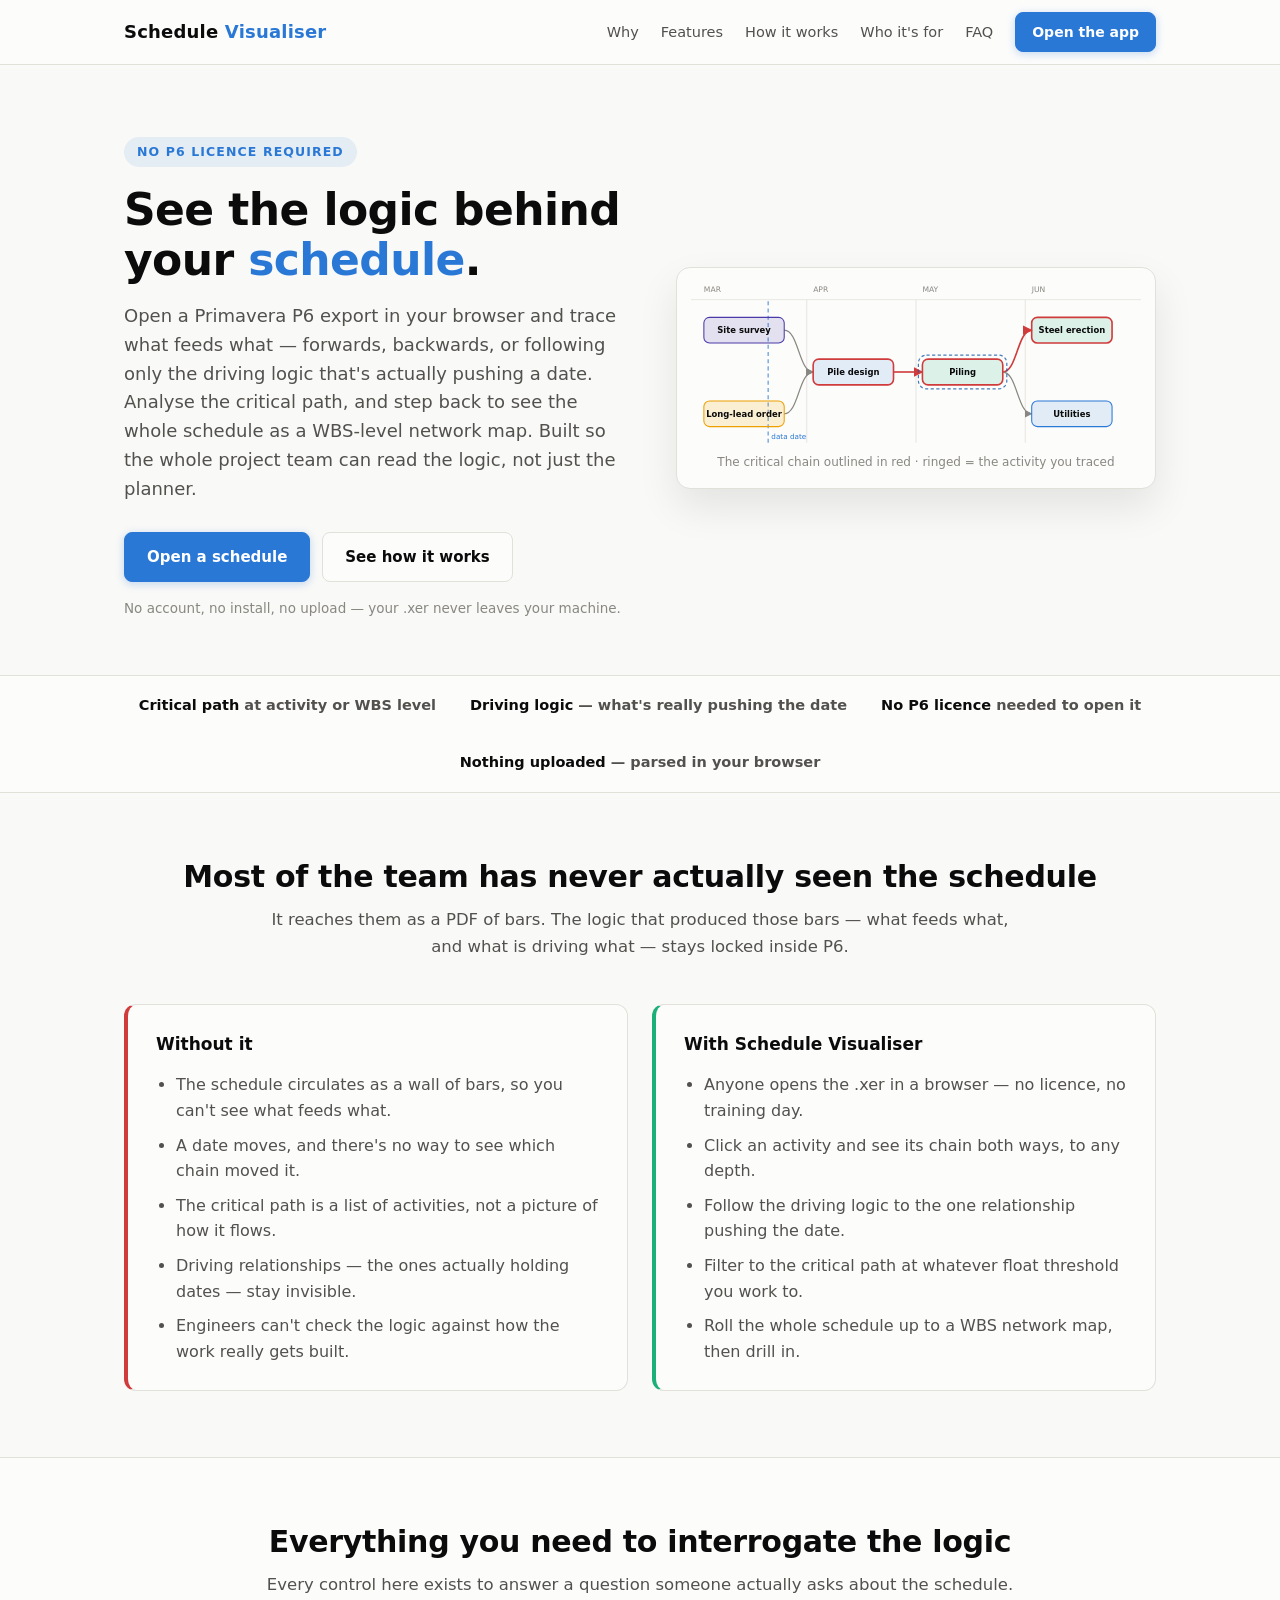
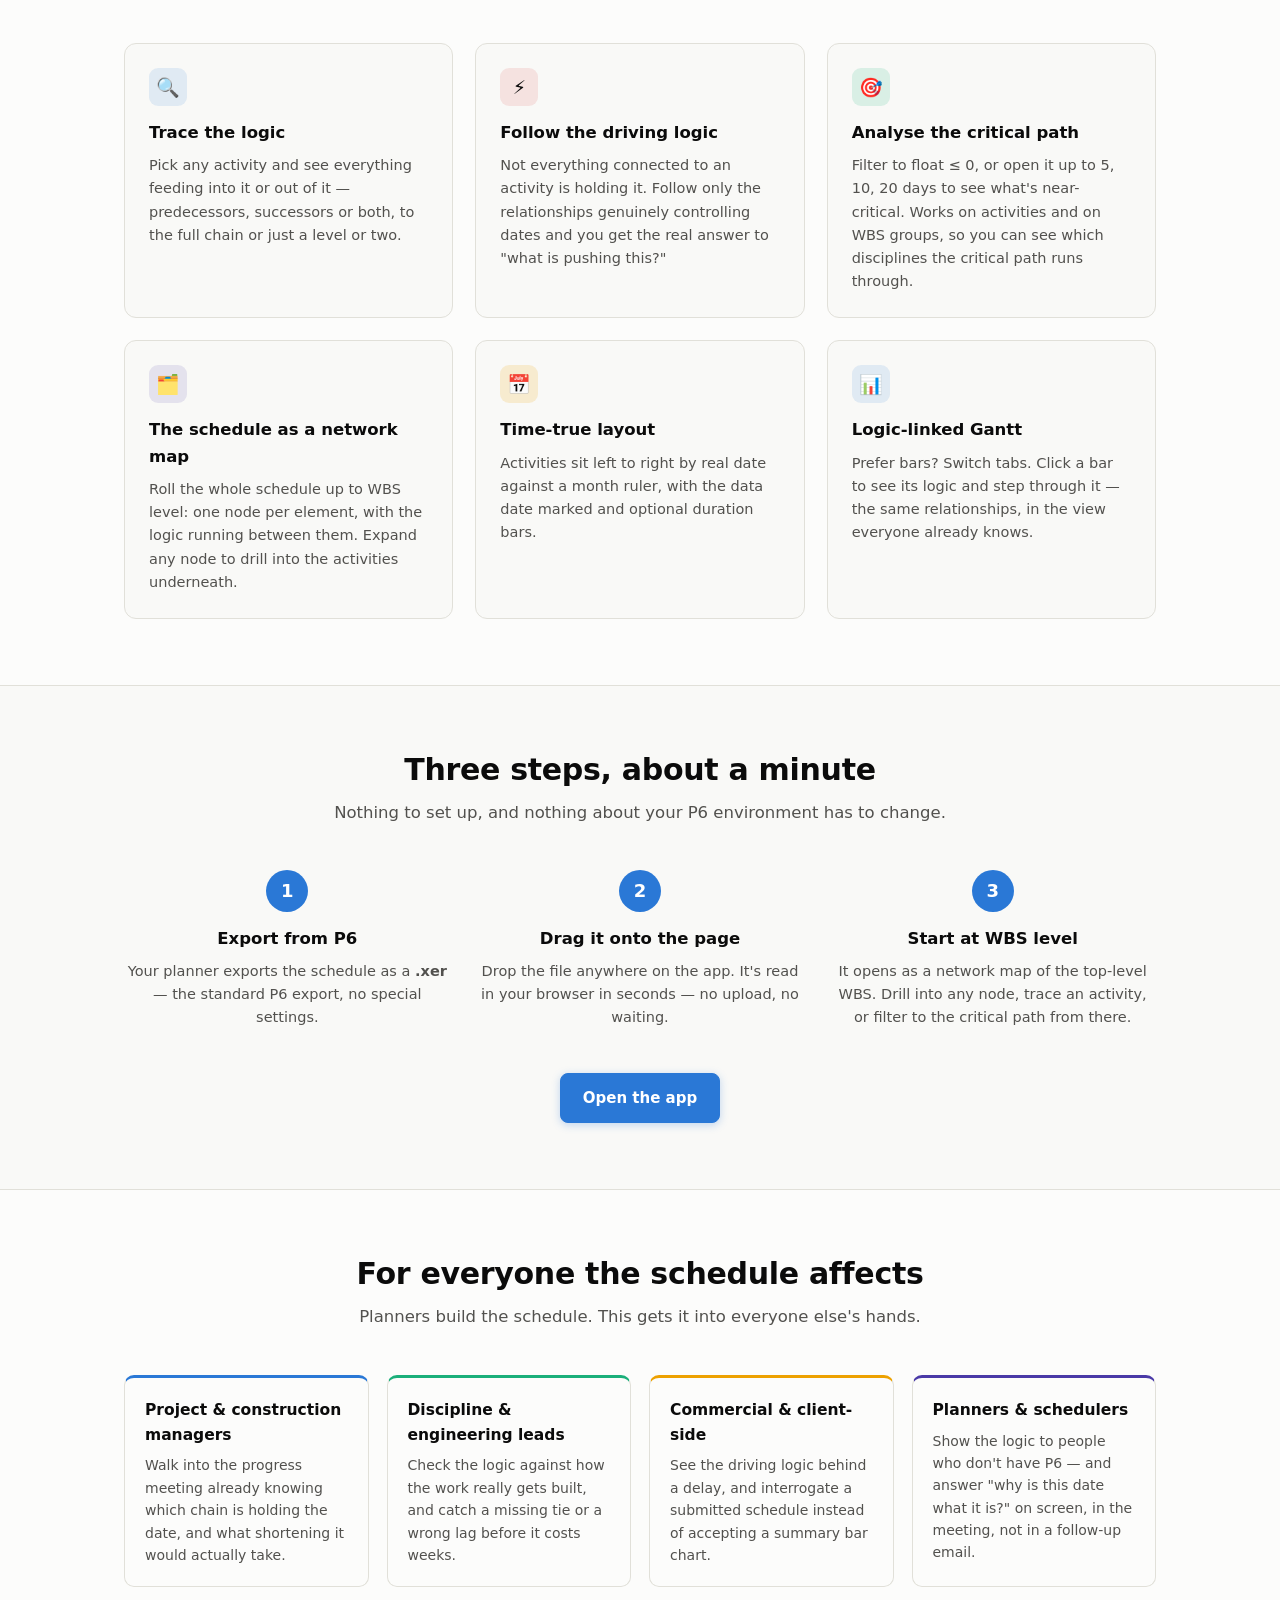
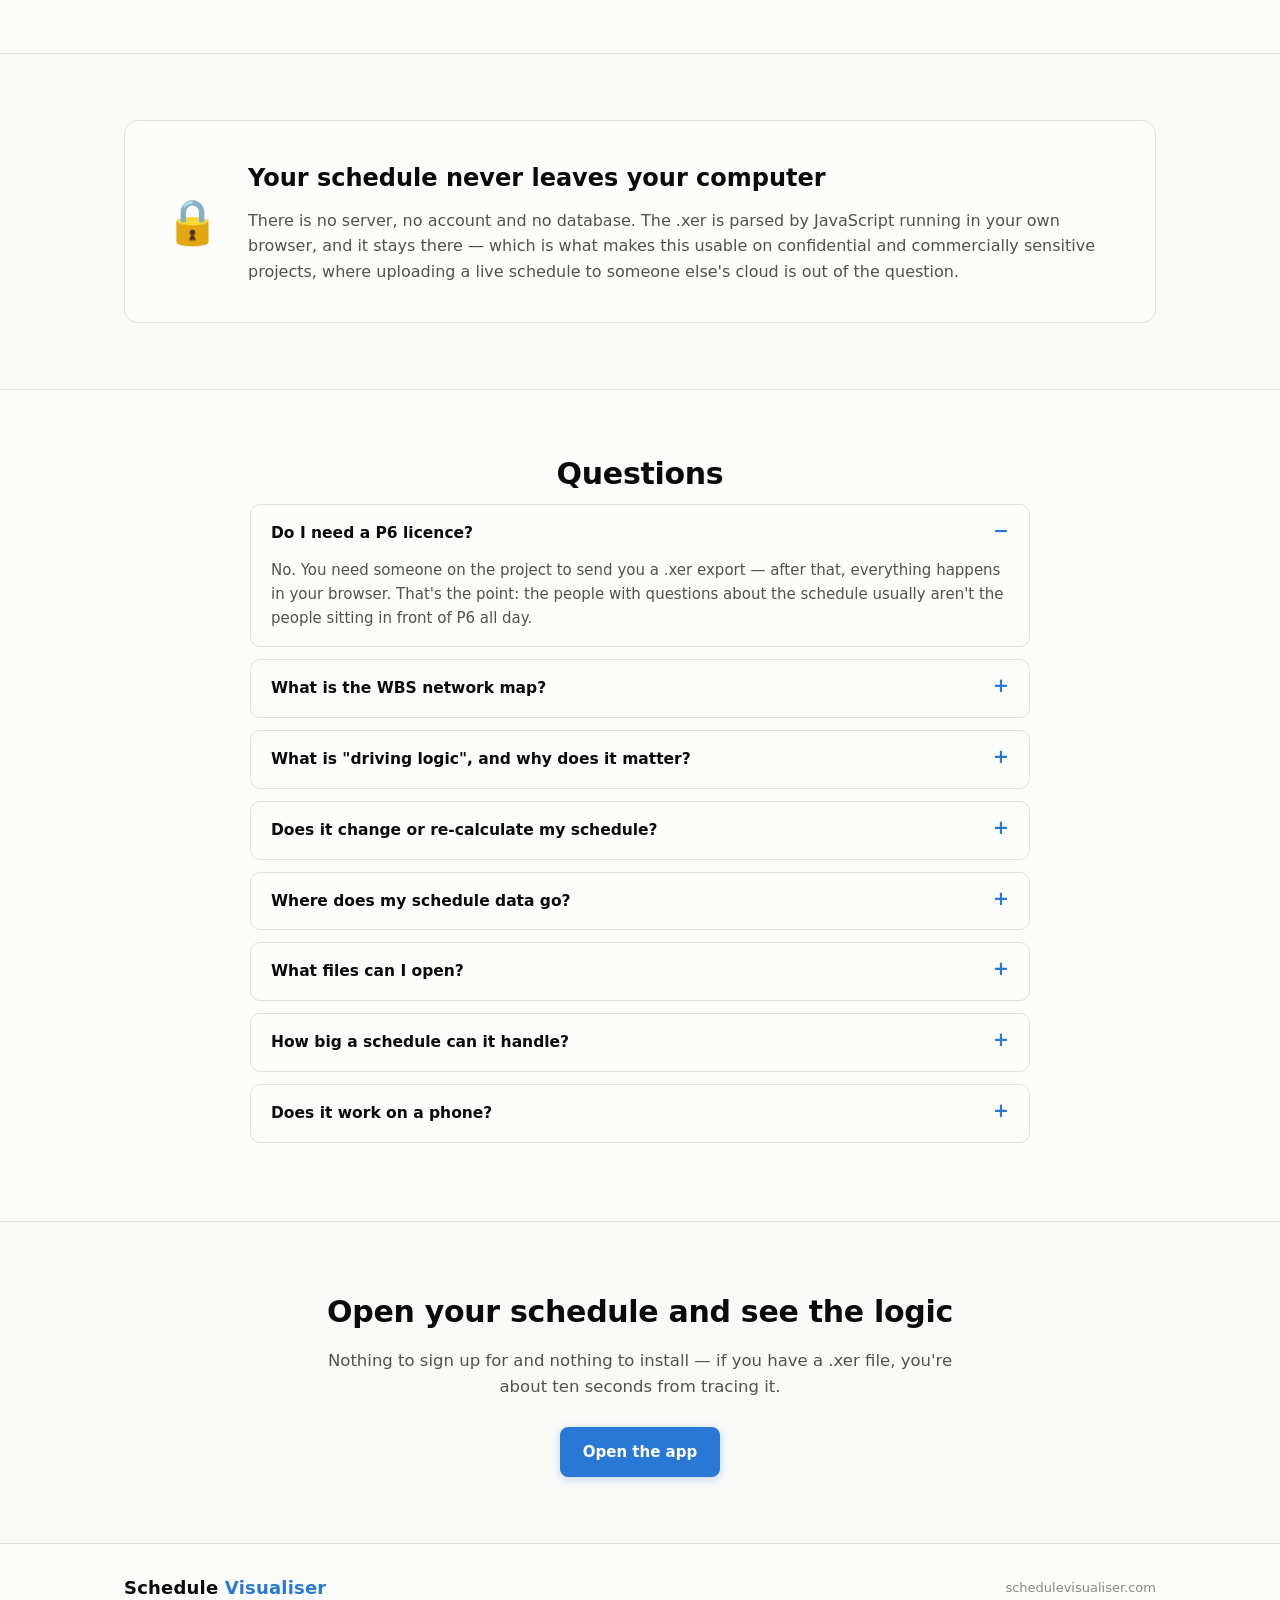
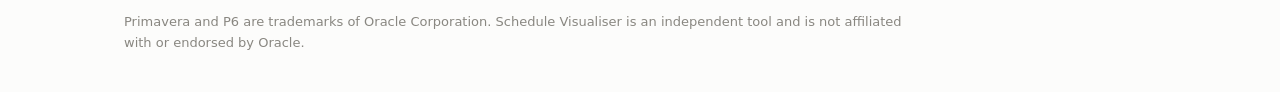
==== index.html @ 689d5529 "Reframe the landing page copy around logic and access Rewrites the page text around what the tool is" ====
<!DOCTYPE html>
<html lang="en">
<head>
  <meta charset="UTF-8">
  <meta name="viewport" content="width=device-width, initial-scale=1.0">
  <title>Schedule Visualiser — see the logic behind your project schedule</title>
  <meta name="description" content="Open a Primavera P6 .xer export in your browser: trace activity logic, follow the driving logic behind any date, analyse the critical path, and view the whole schedule as a WBS-level network map. No P6 licence, nothing uploaded.">
  <link rel="canonical" href="https://schedulevisualiser.com/">
  <meta property="og:title" content="Schedule Visualiser">
  <meta property="og:description" content="Trace the logic, follow the driving logic and analyse the critical path of a P6 schedule — in your browser. No licence, no install, no upload.">
  <meta property="og:url" content="https://schedulevisualiser.com/">
  <meta property="og:type" content="website">
  <!-- Inline so the favicon costs no extra request and works offline -->
  <link rel="icon" href="data:image/svg+xml,%3Csvg xmlns='http://www.w3.org/2000/svg' viewBox='0 0 32 32'%3E%3Crect width='32' height='32' rx='7' fill='%232a78d6'/%3E%3Cg stroke='white' stroke-width='2' stroke-linecap='round'%3E%3Cpath d='M9 10h5M18 10h5M9 22h5M18 22h5'/%3E%3Cpath d='M14 10h2l2 12h2'/%3E%3C/g%3E%3C/svg%3E">
  <link rel="stylesheet" href="css/home.css?v=2">
</head>
<body>

<header class="site">
  <div class="wrap">
    <a class="brand" href="/">Schedule <span>Visualiser</span></a>
    <nav>
      <a class="navlink" href="#problem">Why</a>
      <a class="navlink" href="#features">Features</a>
      <a class="navlink" href="#how">How it works</a>
      <a class="navlink" href="#who">Who it's for</a>
      <a class="navlink" href="#faq">FAQ</a>
      <a class="btn primary small" href="app.html">Open the app</a>
    </nav>
  </div>
</header>

<!-- ---------- Hero ---------- -->
<section class="hero">
  <div class="wrap">
    <div>
      <span class="eyebrow">No P6 licence required</span>
      <h1>See the logic behind your <em>schedule</em>.</h1>
      <p class="lead">
        Open a Primavera P6 export in your browser and trace what feeds what —
        forwards, backwards, or following only the driving logic that's actually
        pushing a date. Analyse the critical path, and step back to see the whole
        schedule as a WBS-level network map. Built so the whole project team can
        read the logic, not just the planner.
      </p>
      <div class="cta-row">
        <a class="btn primary" href="app.html">Open a schedule</a>
        <a class="btn" href="#how">See how it works</a>
      </div>
      <p class="cta-note">No account, no install, no upload — your .xer never leaves your machine.</p>
    </div>

    <div class="hero-figure">
      <!-- Stylised trace: discipline colours, red outlines on the critical
           chain, focus ring on the traced activity — same language as the app. -->
      <svg viewBox="0 0 560 200" xmlns="http://www.w3.org/2000/svg" role="img"
           aria-label="A logic network diagram: six activities linked by arrows, with the driving chain to the traced activity outlined and arrowed in red.">
        <defs>
          <marker id="ar" viewBox="0 0 10 10" refX="9" refY="5" markerWidth="6"
                  markerHeight="6" orient="auto-start-reverse">
            <path d="M0 0 L10 5 L0 10 z" fill="var(--faint)"/>
          </marker>
          <marker id="arc" viewBox="0 0 10 10" refX="9" refY="5" markerWidth="6"
                  markerHeight="6" orient="auto-start-reverse">
            <path d="M0 0 L10 5 L0 10 z" fill="var(--critical)"/>
          </marker>
        </defs>

        <!-- month ruler + gridlines -->
        <g fill="var(--faint)" font-size="9.5" font-family="Segoe UI, system-ui, sans-serif">
          <text x="16" y="12">MAR</text>
          <text x="152" y="12">APR</text>
          <text x="288" y="12">MAY</text>
          <text x="424" y="12">JUN</text>
        </g>
        <g stroke="var(--border)" stroke-width="1">
          <line x1="0" y1="22" x2="560" y2="22"/>
          <line x1="144" y1="22" x2="144" y2="200"/>
          <line x1="280" y1="22" x2="280" y2="200"/>
          <line x1="416" y1="22" x2="416" y2="200"/>
        </g>

        <!-- data date -->
        <line x1="96" y1="24" x2="96" y2="200" stroke="var(--accent)"
              stroke-width="1.5" stroke-dasharray="5 4" opacity="0.75"/>
        <text x="100" y="196" fill="var(--accent)" font-size="9"
              font-family="Segoe UI, system-ui, sans-serif">data date</text>

        <!-- edges -->
        <g fill="none" stroke-width="1.6">
          <path d="M116 60 C 134 60, 134 112, 152 112" stroke="var(--faint)" marker-end="url(#ar)"/>
          <path d="M116 164 C 134 164, 134 112, 152 112" stroke="var(--faint)" marker-end="url(#ar)"/>
          <path d="M252 112 L 288 112" stroke="var(--critical)" stroke-width="2" marker-end="url(#arc)"/>
          <path d="M388 112 C 406 112, 406 60, 424 60" stroke="var(--critical)" stroke-width="2" marker-end="url(#arc)"/>
          <path d="M388 112 C 406 112, 406 164, 424 164" stroke="var(--faint)" marker-end="url(#ar)"/>
        </g>

        <!-- focus ring on the traced activity -->
        <rect x="283" y="91" width="110" height="42" rx="10" fill="none"
              stroke="var(--accent-dark)" stroke-width="1.5" stroke-dasharray="4 3" opacity="0.8"/>

        <!-- nodes -->
        <g font-family="Segoe UI, system-ui, sans-serif" font-size="10.5" font-weight="600">
          <g>
            <rect x="16" y="44" width="100" height="32" rx="7" fill="var(--violet)"
                  fill-opacity="0.14" stroke="var(--violet)" stroke-width="1.3"/>
            <text x="66" y="64" text-anchor="middle" fill="var(--text)">Site survey</text>
          </g>
          <g>
            <rect x="16" y="148" width="100" height="32" rx="7" fill="var(--amber)"
                  fill-opacity="0.16" stroke="var(--amber)" stroke-width="1.3"/>
            <text x="66" y="168" text-anchor="middle" fill="var(--text)">Long-lead order</text>
          </g>
          <g>
            <rect x="152" y="96" width="100" height="32" rx="7" fill="var(--accent)"
                  fill-opacity="0.12" stroke="var(--critical)" stroke-width="2"/>
            <text x="202" y="116" text-anchor="middle" fill="var(--text)">Pile design</text>
          </g>
          <g>
            <rect x="288" y="96" width="100" height="32" rx="7" fill="var(--aqua)"
                  fill-opacity="0.14" stroke="var(--critical)" stroke-width="2"/>
            <text x="338" y="116" text-anchor="middle" fill="var(--text)">Piling</text>
          </g>
          <g>
            <rect x="424" y="44" width="100" height="32" rx="7" fill="var(--aqua)"
                  fill-opacity="0.14" stroke="var(--critical)" stroke-width="2"/>
            <text x="474" y="64" text-anchor="middle" fill="var(--text)">Steel erection</text>
          </g>
          <g>
            <rect x="424" y="148" width="100" height="32" rx="7" fill="var(--accent)"
                  fill-opacity="0.12" stroke="var(--accent)" stroke-width="1.3"/>
            <text x="474" y="168" text-anchor="middle" fill="var(--text)">Utilities</text>
          </g>
        </g>
      </svg>
      <p class="figure-cap">The critical chain outlined in red · ringed = the activity you traced</p>
    </div>
  </div>
</section>

<!-- ---------- Trust strip ---------- -->
<div class="trust">
  <div class="wrap">
    <div><b>Critical path</b> at activity or WBS level</div>
    <div><b>Driving logic</b> — what's really pushing the date</div>
    <div><b>No P6 licence</b> needed to open it</div>
    <div><b>Nothing uploaded</b> — parsed in your browser</div>
  </div>
</div>

<!-- ---------- Problem / solution ---------- -->
<section id="problem">
  <div class="wrap">
    <h2 class="section-title">Most of the team has never actually seen the schedule</h2>
    <p class="section-sub">
      It reaches them as a PDF of bars. The logic that produced those bars — what
      feeds what, and what is driving what — stays locked inside P6.
    </p>
    <div class="split">
      <div class="card bad">
        <h3>Without it</h3>
        <ul>
          <li>The schedule circulates as a wall of bars, so you can't see what feeds what.</li>
          <li>A date moves, and there's no way to see which chain moved it.</li>
          <li>The critical path is a list of activities, not a picture of how it flows.</li>
          <li>Driving relationships — the ones actually holding dates — stay invisible.</li>
          <li>Engineers can't check the logic against how the work really gets built.</li>
        </ul>
      </div>
      <div class="card good">
        <h3>With Schedule Visualiser</h3>
        <ul>
          <li>Anyone opens the .xer in a browser — no licence, no training day.</li>
          <li>Click an activity and see its chain both ways, to any depth.</li>
          <li>Follow the driving logic to the one relationship pushing the date.</li>
          <li>Filter to the critical path at whatever float threshold you work to.</li>
          <li>Roll the whole schedule up to a WBS network map, then drill in.</li>
        </ul>
      </div>
    </div>
  </div>
</section>

<!-- ---------- Features ---------- -->
<section id="features" class="alt">
  <div class="wrap">
    <h2 class="section-title">Everything you need to interrogate the logic</h2>
    <p class="section-sub">
      Every control here exists to answer a question someone actually asks about
      the schedule.
    </p>
    <div class="features">
      <div class="feature">
        <div class="ficon" style="background:rgba(42,120,214,0.12)">🔍</div>
        <h3>Trace the logic</h3>
        <p>Pick any activity and see everything feeding into it or out of it —
           predecessors, successors or both, to the full chain or just a level or two.</p>
      </div>
      <div class="feature">
        <div class="ficon" style="background:rgba(208,59,59,0.12)">⚡</div>
        <h3>Follow the driving logic</h3>
        <p>Not everything connected to an activity is holding it. Follow only the
           relationships genuinely controlling dates and you get the real answer to
           "what is pushing this?"</p>
      </div>
      <div class="feature">
        <div class="ficon" style="background:rgba(27,175,122,0.14)">🎯</div>
        <h3>Analyse the critical path</h3>
        <p>Filter to float ≤ 0, or open it up to 5, 10, 20 days to see what's
           near-critical. Works on activities and on WBS groups, so you can see which
           disciplines the critical path runs through.</p>
      </div>
      <div class="feature">
        <div class="ficon" style="background:rgba(74,58,167,0.12)">🗂️</div>
        <h3>The schedule as a network map</h3>
        <p>Roll the whole schedule up to WBS level: one node per element, with the
           logic running between them. Expand any node to drill into the activities
           underneath.</p>
      </div>
      <div class="feature">
        <div class="ficon" style="background:rgba(237,161,0,0.16)">📅</div>
        <h3>Time-true layout</h3>
        <p>Activities sit left to right by real date against a month ruler, with the
           data date marked and optional duration bars.</p>
      </div>
      <div class="feature">
        <div class="ficon" style="background:rgba(42,120,214,0.12)">📊</div>
        <h3>Logic-linked Gantt</h3>
        <p>Prefer bars? Switch tabs. Click a bar to see its logic and step through it —
           the same relationships, in the view everyone already knows.</p>
      </div>
    </div>
  </div>
</section>

<!-- ---------- How it works ---------- -->
<section id="how">
  <div class="wrap">
    <h2 class="section-title">Three steps, about a minute</h2>
    <p class="section-sub">
      Nothing to set up, and nothing about your P6 environment has to change.
    </p>
    <div class="steps">
      <div class="step">
        <div class="num"></div>
        <h3>Export from P6</h3>
        <p>Your planner exports the schedule as a <strong>.xer</strong> — the standard
           P6 export, no special settings.</p>
      </div>
      <div class="step">
        <div class="num"></div>
        <h3>Drag it onto the page</h3>
        <p>Drop the file anywhere on the app. It's read in your browser in seconds —
           no upload, no waiting.</p>
      </div>
      <div class="step">
        <div class="num"></div>
        <h3>Start at WBS level</h3>
        <p>It opens as a network map of the top-level WBS. Drill into any node, trace
           an activity, or filter to the critical path from there.</p>
      </div>
    </div>
    <div class="cta-row" style="justify-content:center; margin-top:44px">
      <a class="btn primary" href="app.html">Open the app</a>
    </div>
  </div>
</section>

<!-- ---------- Who it's for ---------- -->
<section id="who" class="alt">
  <div class="wrap">
    <h2 class="section-title">For everyone the schedule affects</h2>
    <p class="section-sub">
      Planners build the schedule. This gets it into everyone else's hands.
    </p>
    <div class="who">
      <div>
        <h3>Project &amp; construction managers</h3>
        <p>Walk into the progress meeting already knowing which chain is holding the
           date, and what shortening it would actually take.</p>
      </div>
      <div>
        <h3>Discipline &amp; engineering leads</h3>
        <p>Check the logic against how the work really gets built, and catch a missing
           tie or a wrong lag before it costs weeks.</p>
      </div>
      <div>
        <h3>Commercial &amp; client-side</h3>
        <p>See the driving logic behind a delay, and interrogate a submitted schedule
           instead of accepting a summary bar chart.</p>
      </div>
      <div>
        <h3>Planners &amp; schedulers</h3>
        <p>Show the logic to people who don't have P6 — and answer "why is this date
           what it is?" on screen, in the meeting, not in a follow-up email.</p>
      </div>
    </div>
  </div>
</section>

<!-- ---------- Privacy ---------- -->
<section>
  <div class="wrap">
    <div class="privacy">
      <div class="lock">🔒</div>
      <div>
        <h2>Your schedule never leaves your computer</h2>
        <p>
          There is no server, no account and no database. The .xer is parsed by
          JavaScript running in your own browser, and it stays there — which is what
          makes this usable on confidential and commercially sensitive projects, where
          uploading a live schedule to someone else's cloud is out of the question.
        </p>
      </div>
    </div>
  </div>
</section>

<!-- ---------- FAQ ---------- -->
<section id="faq" class="alt">
  <div class="wrap">
    <h2 class="section-title">Questions</h2>
    <div class="faq">
      <details open>
        <summary>Do I need a P6 licence?</summary>
        <p>No. You need someone on the project to send you a .xer export — after that,
           everything happens in your browser. That's the point: the people with
           questions about the schedule usually aren't the people sitting in front of
           P6 all day.</p>
      </details>
      <details>
        <summary>What is the WBS network map?</summary>
        <p>P6 shows the WBS as a tree of bars. This shows it as a map — one node per
           WBS element, with the logic that runs between them — so you can see how the
           work flows across disciplines and where the critical path crosses between
           them. Expand any node to drill into the activities underneath, right down
           to individual tasks.</p>
      </details>
      <details>
        <summary>What is "driving logic", and why does it matter?</summary>
        <p>A relationship is driving when the predecessor is genuinely holding the
           successor's date, rather than just being connected to it. Tracing all logic
           answers "what is this linked to?"; following the driving logic answers "what
           is actually pushing this date?" — usually the question you meant. P6 calls
           it the driving path.</p>
      </details>
      <details>
        <summary>Does it change or re-calculate my schedule?</summary>
        <p>No — it's read-only, and it deliberately trusts P6's own calculated dates
           and total float rather than re-running its own CPM. P6 stays the scheduling
           engine. Critical path analysis uses P6's total float, so what you see here
           agrees with what P6 says.</p>
      </details>
      <details>
        <summary>Where does my schedule data go?</summary>
        <p>Nowhere. The file is read locally by your browser and is never sent to any
           server. There's no upload step, no account, and nothing stored online.</p>
      </details>
      <details>
        <summary>What files can I open?</summary>
        <p>Primavera P6 <strong>.xer</strong> exports, including files containing
           several projects — you pick which one to view. Support for P6 XML is on the
           list.</p>
      </details>
      <details>
        <summary>How big a schedule can it handle?</summary>
        <p>Large ones are fine to load. The WBS network map exists precisely so that a
           schedule with thousands of activities opens as a handful of readable nodes
           rather than an unusable wall — you trace and filter down from there.</p>
      </details>
      <details>
        <summary>Does it work on a phone?</summary>
        <p>It's designed for a desktop or laptop screen — network maps need room. A
           tablet works at a push, but a phone won't give you the space to read a logic
           chain.</p>
      </details>
    </div>
  </div>
</section>

<!-- ---------- Closing ---------- -->
<section>
  <div class="wrap closing">
    <h2>Open your schedule and see the logic</h2>
    <p>
      Nothing to sign up for and nothing to install — if you have a .xer file, you're
      about ten seconds from tracing it.
    </p>
    <div class="cta-row" style="justify-content:center">
      <a class="btn primary" href="app.html">Open the app</a>
    </div>
  </div>
</section>

<footer class="site">
  <div class="wrap">
    <a class="brand" href="/">Schedule <span>Visualiser</span></a>
    <p>schedulevisualiser.com</p>
  </div>
  <div class="wrap">
    <p class="legal">
      Primavera and P6 are trademarks of Oracle Corporation. Schedule Visualiser is
      an independent tool and is not affiliated with or endorsed by Oracle.
    </p>
  </div>
</footer>

</body>
</html>
---- css/home.css ----
/* Schedule Visualiser - landing page
   Shares the app's palette (css/style.css) so the two feel like one product. */

:root {
  --bg: #f9f9f7;
  --panel: #fcfcfb;
  --panel-2: #f1f1ee;
  --border: #e1e0d9;
  --text: #0b0b0b;
  --muted: #52514e;
  --faint: #898781;
  --accent: #2a78d6;
  --accent-dark: #1c5cab;
  --critical: #d03b3b;
  --aqua: #1baf7a;
  --violet: #4a3aa7;
  --amber: #eda100;
}

* { box-sizing: border-box; }

html { scroll-behavior: smooth; }

/* Anchor jumps and button transitions are decorative; honour the OS setting. */
@media (prefers-reduced-motion: reduce) {
  html { scroll-behavior: auto; }
  * { transition-duration: 0.01ms !important; }
}

body {
  margin: 0;
  background: var(--bg);
  color: var(--text);
  font-family: "Segoe UI", system-ui, -apple-system, sans-serif;
  font-size: 16px;
  line-height: 1.6;
  -webkit-font-smoothing: antialiased;
}

.wrap {
  max-width: 1080px;
  margin: 0 auto;
  padding: 0 24px;
}

a { color: var(--accent); }

/* ---------- Buttons ---------- */
.btn {
  display: inline-block;
  border: 1px solid var(--border);
  border-radius: 8px;
  background: var(--panel);
  color: var(--text);
  padding: 12px 22px;
  font-size: 15px;
  font-weight: 600;
  text-decoration: none;
  cursor: pointer;
  white-space: nowrap;
  transition: border-color 0.15s, filter 0.15s;
}

.btn:hover { border-color: var(--accent); }

.btn.primary {
  background: var(--accent);
  border-color: var(--accent);
  color: #fff;
  box-shadow: 0 2px 8px rgba(42, 120, 214, 0.28);
}

.btn.primary:hover { filter: brightness(1.08); }

.btn.small { padding: 8px 16px; font-size: 14px; }

/* ---------- Header ---------- */
header.site {
  position: sticky;
  top: 0;
  z-index: 20;
  background: rgba(252, 252, 251, 0.92);
  backdrop-filter: blur(8px);
  border-bottom: 1px solid var(--border);
}

header.site .wrap {
  display: flex;
  align-items: center;
  gap: 16px;
  padding-top: 12px;
  padding-bottom: 12px;
}

.brand {
  font-size: 18px;
  font-weight: 650;
  letter-spacing: 0.2px;
  text-decoration: none;
  color: var(--text);
}

.brand span { color: var(--accent); }

header.site nav {
  margin-left: auto;
  display: flex;
  align-items: center;
  gap: 22px;
}

header.site nav a.navlink {
  color: var(--muted);
  text-decoration: none;
  font-size: 14.5px;
}

header.site nav a.navlink:hover { color: var(--text); }

/* ---------- Hero ---------- */
.hero { padding: 72px 0 56px; }

.hero .wrap {
  display: grid;
  grid-template-columns: 1.05fr 1fr;
  gap: 48px;
  align-items: center;
}

.eyebrow {
  display: inline-block;
  font-size: 12.5px;
  font-weight: 700;
  letter-spacing: 1.1px;
  text-transform: uppercase;
  color: var(--accent);
  background: rgba(42, 120, 214, 0.10);
  border-radius: 999px;
  padding: 5px 13px;
  margin-bottom: 18px;
}

.hero h1 {
  margin: 0 0 18px;
  font-size: 44px;
  line-height: 1.12;
  letter-spacing: -0.6px;
  font-weight: 700;
}

.hero h1 em { font-style: normal; color: var(--accent); }

.hero p.lead {
  margin: 0 0 28px;
  font-size: 18px;
  color: var(--muted);
  max-width: 34em;
}

.cta-row {
  display: flex;
  gap: 12px;
  flex-wrap: wrap;
  align-items: center;
}

.cta-note {
  margin: 16px 0 0;
  font-size: 13.5px;
  color: var(--faint);
}

.hero-figure {
  background: var(--panel);
  border: 1px solid var(--border);
  border-radius: 14px;
  padding: 14px;
  box-shadow: 0 18px 40px rgba(11, 11, 11, 0.09);
}

.hero-figure svg { display: block; width: 100%; height: auto; }

.figure-cap {
  margin: 10px 2px 2px;
  font-size: 12px;
  color: var(--faint);
  text-align: center;
}

/* ---------- Trust strip ---------- */
.trust {
  border-top: 1px solid var(--border);
  border-bottom: 1px solid var(--border);
  background: var(--panel);
}

.trust .wrap {
  display: flex;
  gap: 34px;
  flex-wrap: wrap;
  justify-content: center;
  padding-top: 18px;
  padding-bottom: 18px;
}

.trust div {
  font-size: 14.5px;
  color: var(--muted);
  font-weight: 550;
}

.trust b { color: var(--text); font-weight: 650; }

/* ---------- Sections ---------- */
section { padding: 66px 0; }

section.alt { background: var(--panel); border-block: 1px solid var(--border); }

h2.section-title {
  margin: 0 0 12px;
  font-size: 30px;
  line-height: 1.2;
  letter-spacing: -0.3px;
  text-align: center;
}

p.section-sub {
  margin: 0 auto 44px;
  max-width: 46em;
  text-align: center;
  color: var(--muted);
  font-size: 16.5px;
}

/* ---------- Problem / solution ---------- */
.split {
  display: grid;
  grid-template-columns: 1fr 1fr;
  gap: 24px;
}

.card {
  background: var(--panel);
  border: 1px solid var(--border);
  border-radius: 12px;
  padding: 26px 28px;
}

.card.bad { border-left: 4px solid var(--critical); }
.card.good { border-left: 4px solid var(--aqua); }

.card h3 { margin: 0 0 14px; font-size: 17px; }

.card ul { margin: 0; padding-left: 20px; color: var(--muted); }
.card li { margin-bottom: 9px; }
.card li:last-child { margin-bottom: 0; }

/* ---------- Features ---------- */
.features {
  display: grid;
  grid-template-columns: repeat(3, 1fr);
  gap: 22px;
}

.feature {
  background: var(--bg);
  border: 1px solid var(--border);
  border-radius: 12px;
  padding: 24px;
}

section.alt .feature { background: var(--bg); }

.feature .ficon {
  width: 38px;
  height: 38px;
  border-radius: 9px;
  display: flex;
  align-items: center;
  justify-content: center;
  margin-bottom: 14px;
  font-size: 19px;
}

.feature h3 { margin: 0 0 8px; font-size: 16.5px; }

.feature p { margin: 0; color: var(--muted); font-size: 14.5px; }

/* ---------- Steps ---------- */
.steps {
  display: grid;
  grid-template-columns: repeat(3, 1fr);
  gap: 26px;
  counter-reset: step;
}

.step { text-align: center; }

.step .num {
  counter-increment: step;
  width: 42px;
  height: 42px;
  margin: 0 auto 14px;
  border-radius: 50%;
  background: var(--accent);
  color: #fff;
  font-weight: 700;
  font-size: 18px;
  display: flex;
  align-items: center;
  justify-content: center;
}

.step .num::before { content: counter(step); }

.step h3 { margin: 0 0 7px; font-size: 16.5px; }
.step p { margin: 0; color: var(--muted); font-size: 14.5px; }

/* ---------- Audience ---------- */
.who {
  display: grid;
  grid-template-columns: repeat(4, 1fr);
  gap: 18px;
}

.who div {
  background: var(--panel);
  border: 1px solid var(--border);
  border-top: 3px solid var(--accent);
  border-radius: 10px;
  padding: 20px;
}

.who div:nth-child(2) { border-top-color: var(--aqua); }
.who div:nth-child(3) { border-top-color: var(--amber); }
.who div:nth-child(4) { border-top-color: var(--violet); }

.who h3 { margin: 0 0 7px; font-size: 15.5px; }
.who p { margin: 0; font-size: 14px; color: var(--muted); }

/* ---------- Privacy callout ---------- */
.privacy {
  background: var(--panel);
  border: 1px solid var(--border);
  border-radius: 14px;
  padding: 38px 40px;
  display: grid;
  grid-template-columns: auto 1fr;
  gap: 28px;
  align-items: center;
}

.privacy .lock { font-size: 44px; line-height: 1; }
.privacy h2 { margin: 0 0 10px; font-size: 24px; }
.privacy p { margin: 0; color: var(--muted); }

/* ---------- FAQ ---------- */
.faq { max-width: 780px; margin: 0 auto; }

.faq details {
  border: 1px solid var(--border);
  border-radius: 10px;
  background: var(--panel);
  padding: 16px 20px;
  margin-bottom: 12px;
}

.faq summary {
  cursor: pointer;
  font-weight: 600;
  font-size: 15.5px;
  list-style: none;
}

.faq summary::-webkit-details-marker { display: none; }

.faq summary::after {
  content: "+";
  float: right;
  color: var(--accent);
  font-size: 19px;
  line-height: 1;
}

.faq details[open] summary::after { content: "\2212"; }

.faq details p {
  margin: 12px 0 0;
  color: var(--muted);
  font-size: 15px;
}

/* ---------- Closing CTA ---------- */
.closing { text-align: center; }
.closing h2 { margin: 0 0 12px; font-size: 30px; letter-spacing: -0.3px; }
.closing p { margin: 0 auto 26px; max-width: 40em; color: var(--muted); font-size: 16.5px; }

/* ---------- Footer ---------- */
footer.site {
  border-top: 1px solid var(--border);
  background: var(--panel);
  padding: 30px 0 38px;
}

footer.site .wrap {
  display: flex;
  gap: 18px;
  flex-wrap: wrap;
  align-items: center;
  justify-content: space-between;
}

footer.site p { margin: 0; font-size: 13px; color: var(--faint); max-width: 60em; }

footer.site .legal { margin-top: 10px; }

/* ---------- Responsive ---------- */
@media (max-width: 900px) {
  .hero .wrap { grid-template-columns: 1fr; gap: 34px; }
  .hero h1 { font-size: 34px; }
  .features, .steps { grid-template-columns: 1fr 1fr; }
  .who { grid-template-columns: 1fr 1fr; }
  .split { grid-template-columns: 1fr; }
}

@media (max-width: 620px) {
  .hero { padding: 46px 0 38px; }
  .hero h1 { font-size: 29px; }
  .hero p.lead { font-size: 16.5px; }
  section { padding: 48px 0; }
  h2.section-title { font-size: 24px; }
  .features, .steps, .who { grid-template-columns: 1fr; }
  .privacy { grid-template-columns: 1fr; padding: 26px; text-align: center; }
  header.site nav a.navlink { display: none; }
}
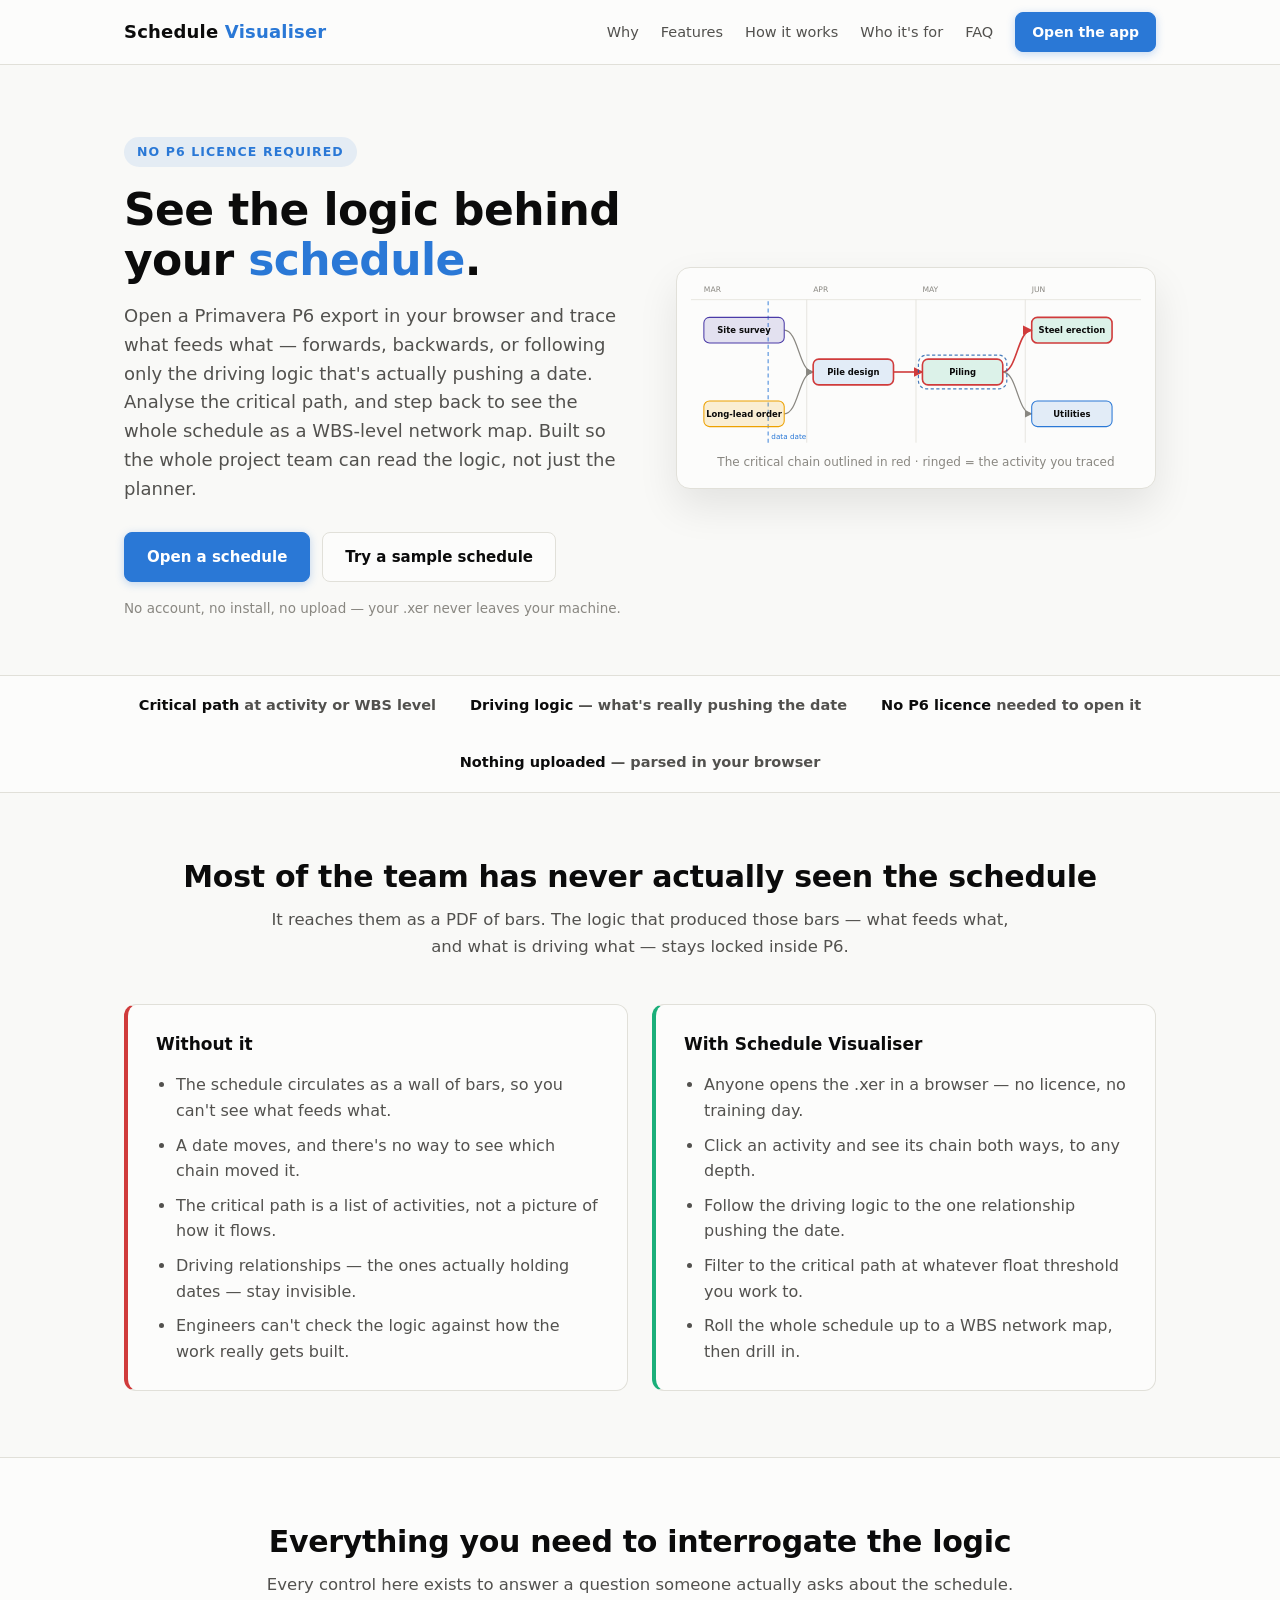
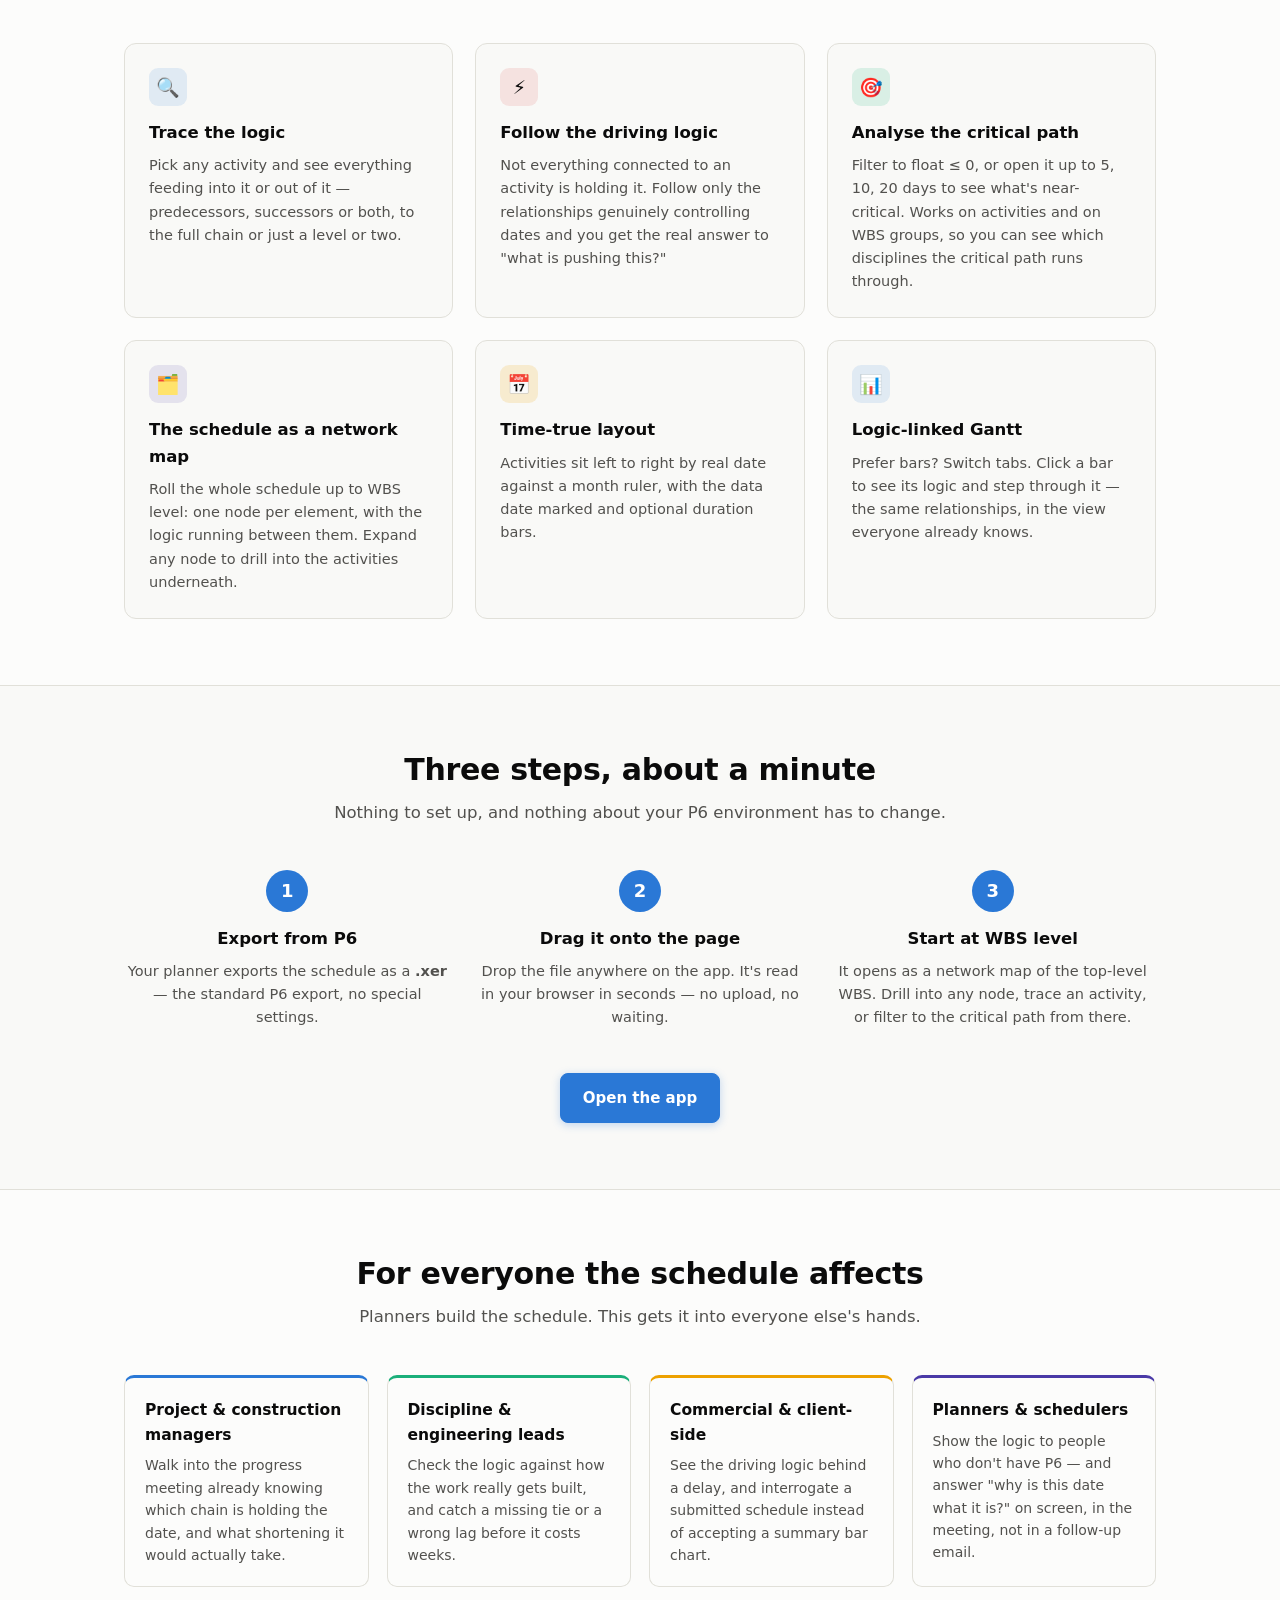
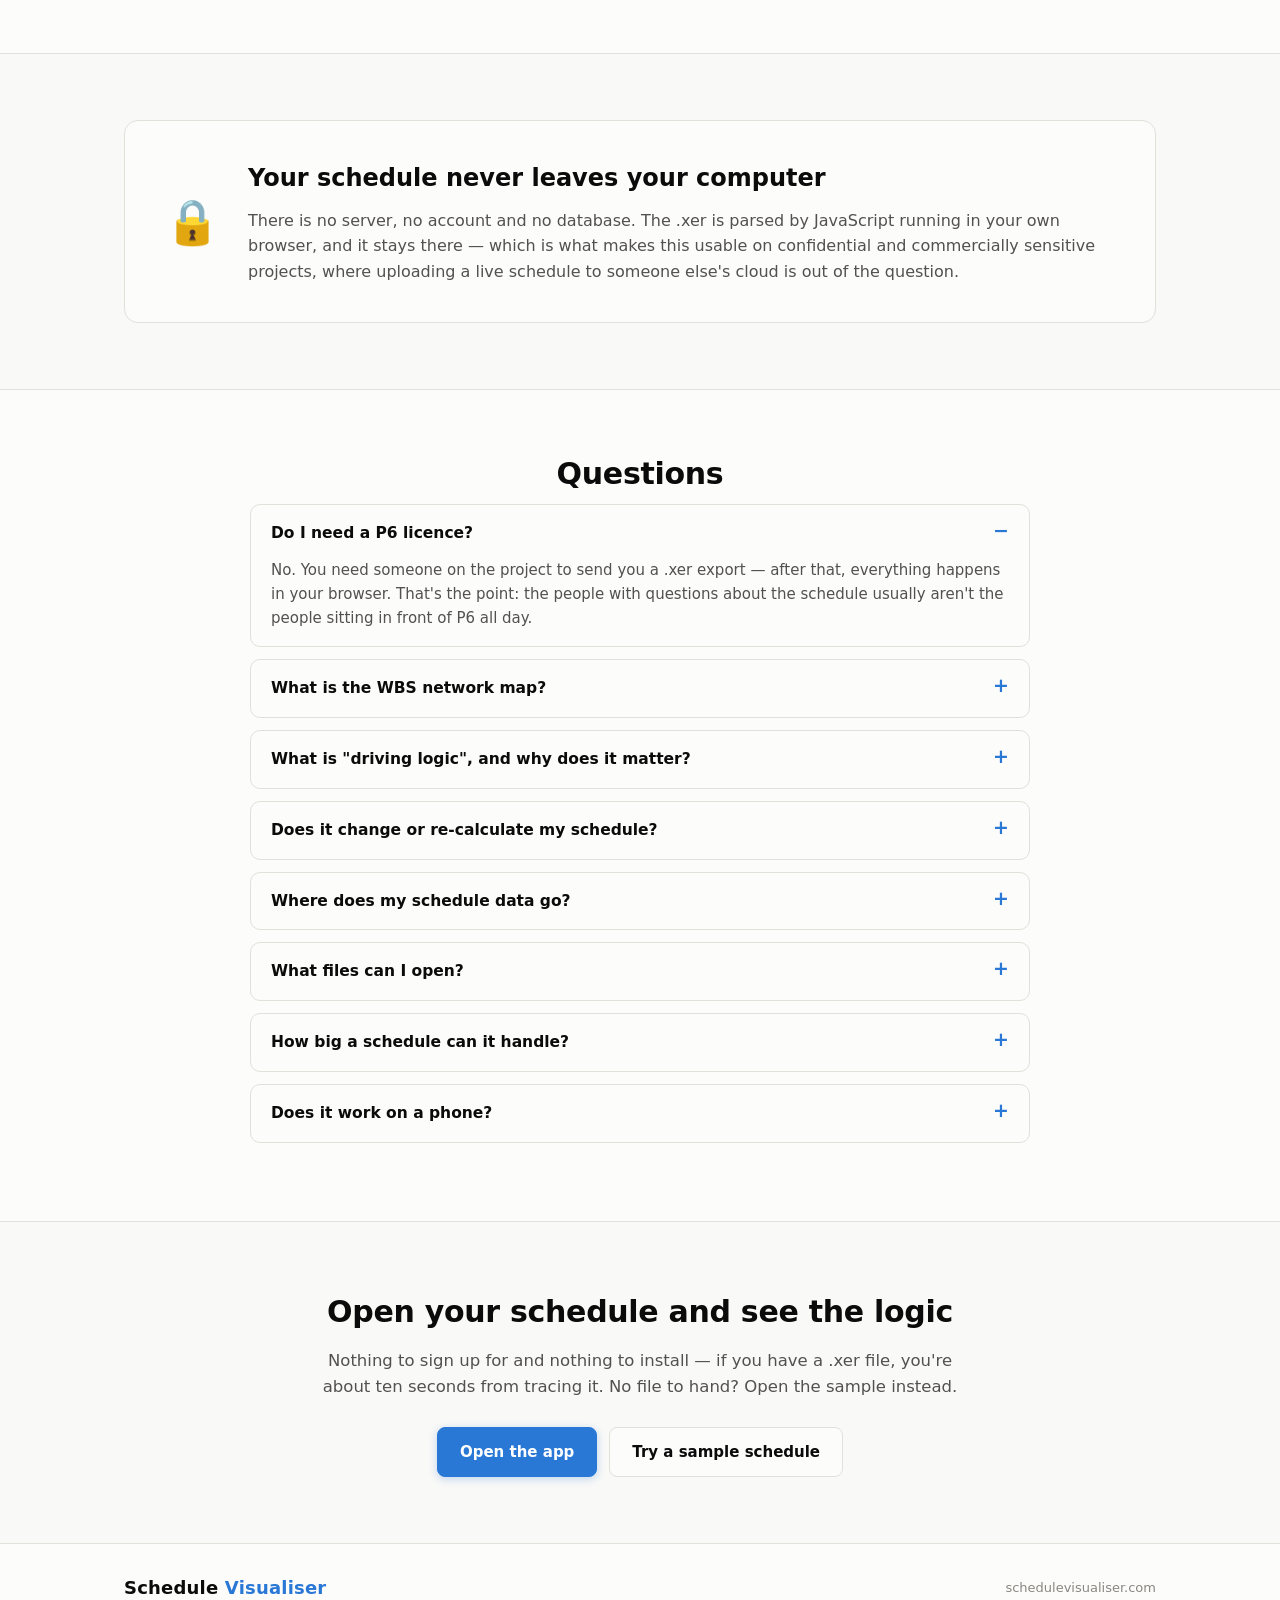
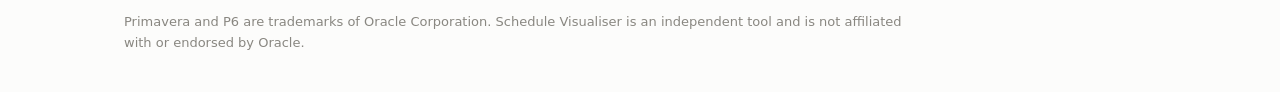
==== commit 4c224bcf: "Pre-launch: social card, sample schedule, 404, SEO files og:image and twitter:card   img/og-image.pn" ====
--- a/index.html
+++ b/index.html
@@ -10,6 +10,18 @@
   <meta property="og:description" content="Trace the logic, follow the driving logic and analyse the critical path of a P6 schedule — in your browser. No licence, no install, no upload.">
   <meta property="og:url" content="https://schedulevisualiser.com/">
   <meta property="og:type" content="website">
+  <!-- Card image is generated by tools/make_og_image.py; absolute URL because
+       scrapers don't resolve relative paths. -->
+  <meta property="og:image" content="https://schedulevisualiser.com/img/og-image.png">
+  <meta property="og:image:width" content="1200">
+  <meta property="og:image:height" content="630">
+  <meta property="og:image:alt" content="Schedule Visualiser — a small logic network diagram with the critical path outlined in red.">
+  <meta property="og:site_name" content="Schedule Visualiser">
+  <meta name="twitter:card" content="summary_large_image">
+  <meta name="twitter:title" content="Schedule Visualiser">
+  <meta name="twitter:description" content="Trace the logic, follow the driving logic and analyse the critical path of a P6 schedule — in your browser.">
+  <meta name="twitter:image" content="https://schedulevisualiser.com/img/og-image.png">
+  <meta name="twitter:image:alt" content="Schedule Visualiser — a small logic network diagram with the critical path outlined in red.">
   <!-- Inline so the favicon costs no extra request and works offline -->
   <link rel="icon" href="data:image/svg+xml,%3Csvg xmlns='http://www.w3.org/2000/svg' viewBox='0 0 32 32'%3E%3Crect width='32' height='32' rx='7' fill='%232a78d6'/%3E%3Cg stroke='white' stroke-width='2' stroke-linecap='round'%3E%3Cpath d='M9 10h5M18 10h5M9 22h5M18 22h5'/%3E%3Cpath d='M14 10h2l2 12h2'/%3E%3C/g%3E%3C/svg%3E">
   <link rel="stylesheet" href="css/home.css?v=2">
@@ -45,7 +57,7 @@
       </p>
       <div class="cta-row">
         <a class="btn primary" href="app.html">Open a schedule</a>
-        <a class="btn" href="#how">See how it works</a>
+        <a class="btn" href="app.html?sample=1">Try a sample schedule</a>
       </div>
       <p class="cta-note">No account, no install, no upload — your .xer never leaves your machine.</p>
     </div>
@@ -384,10 +396,11 @@
     <h2>Open your schedule and see the logic</h2>
     <p>
       Nothing to sign up for and nothing to install — if you have a .xer file, you're
-      about ten seconds from tracing it.
+      about ten seconds from tracing it. No file to hand? Open the sample instead.
     </p>
     <div class="cta-row" style="justify-content:center">
       <a class="btn primary" href="app.html">Open the app</a>
+      <a class="btn" href="app.html?sample=1">Try a sample schedule</a>
     </div>
   </div>
 </section>
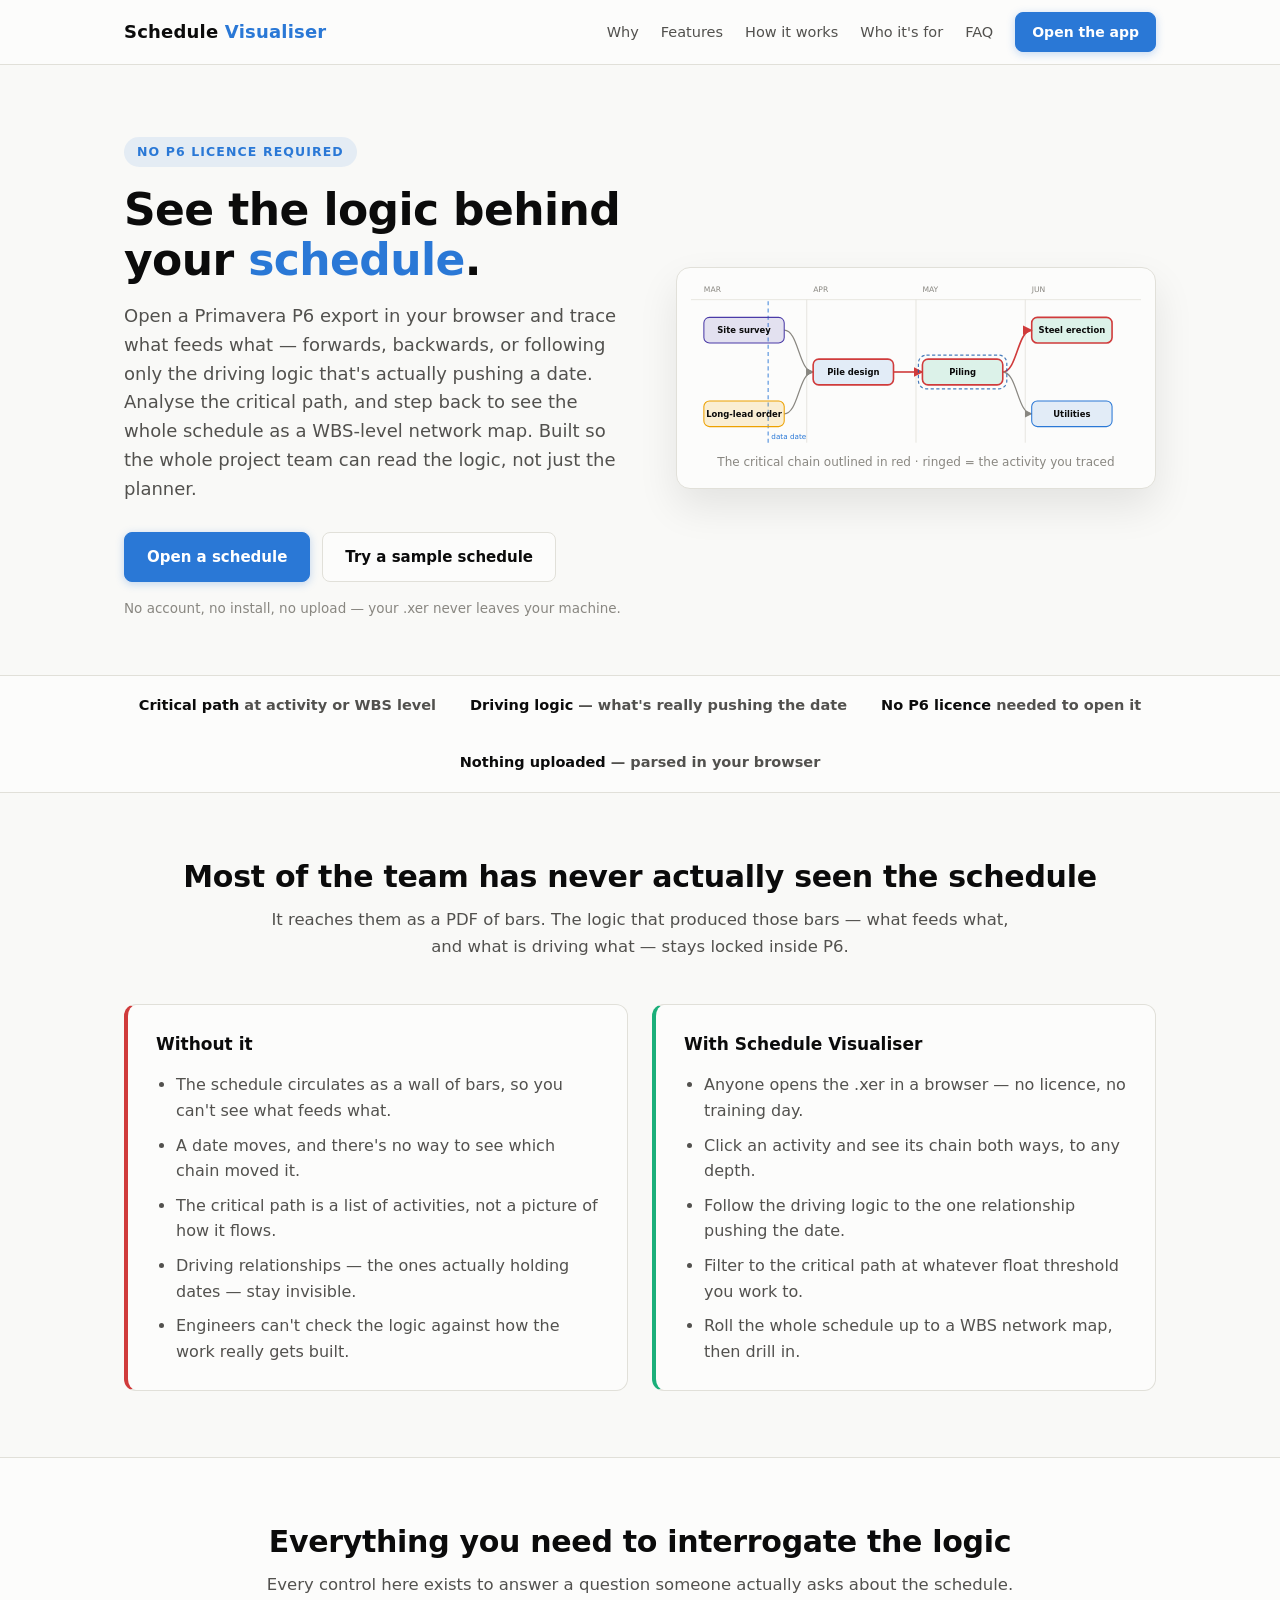
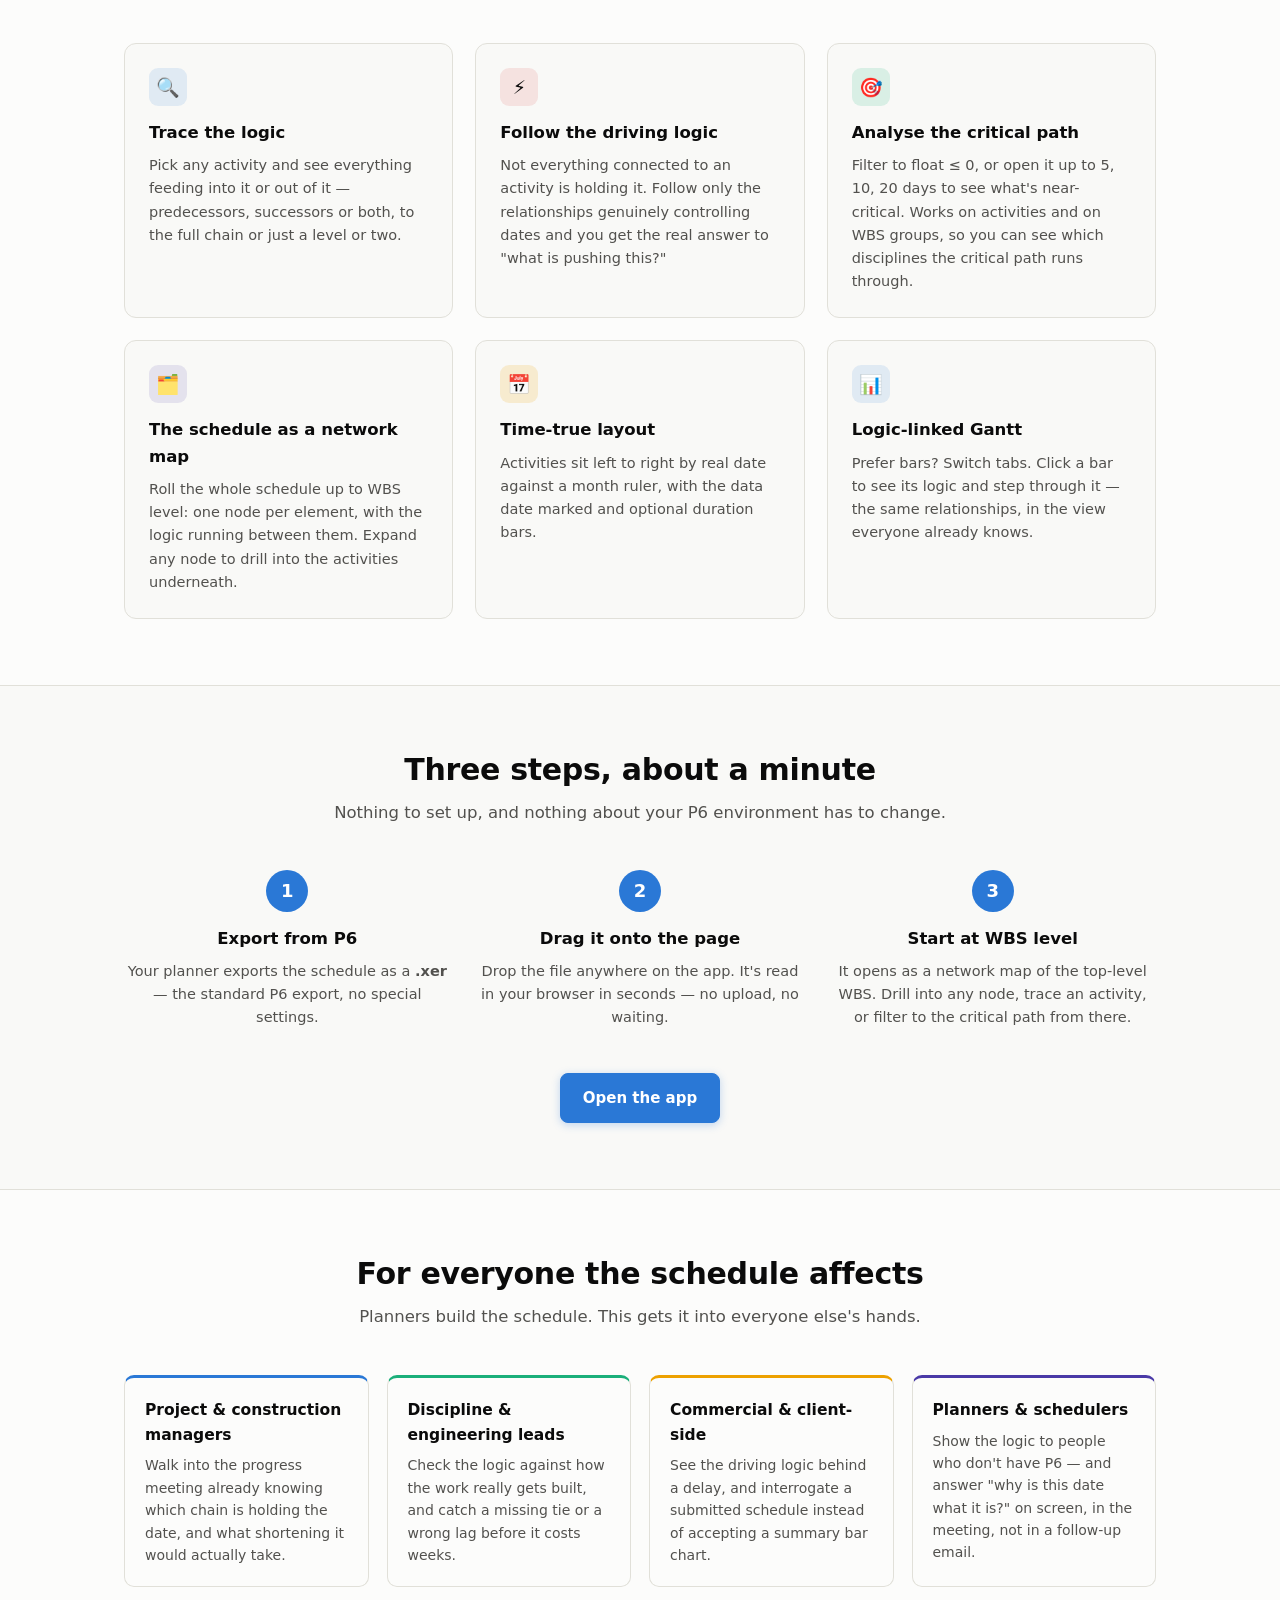
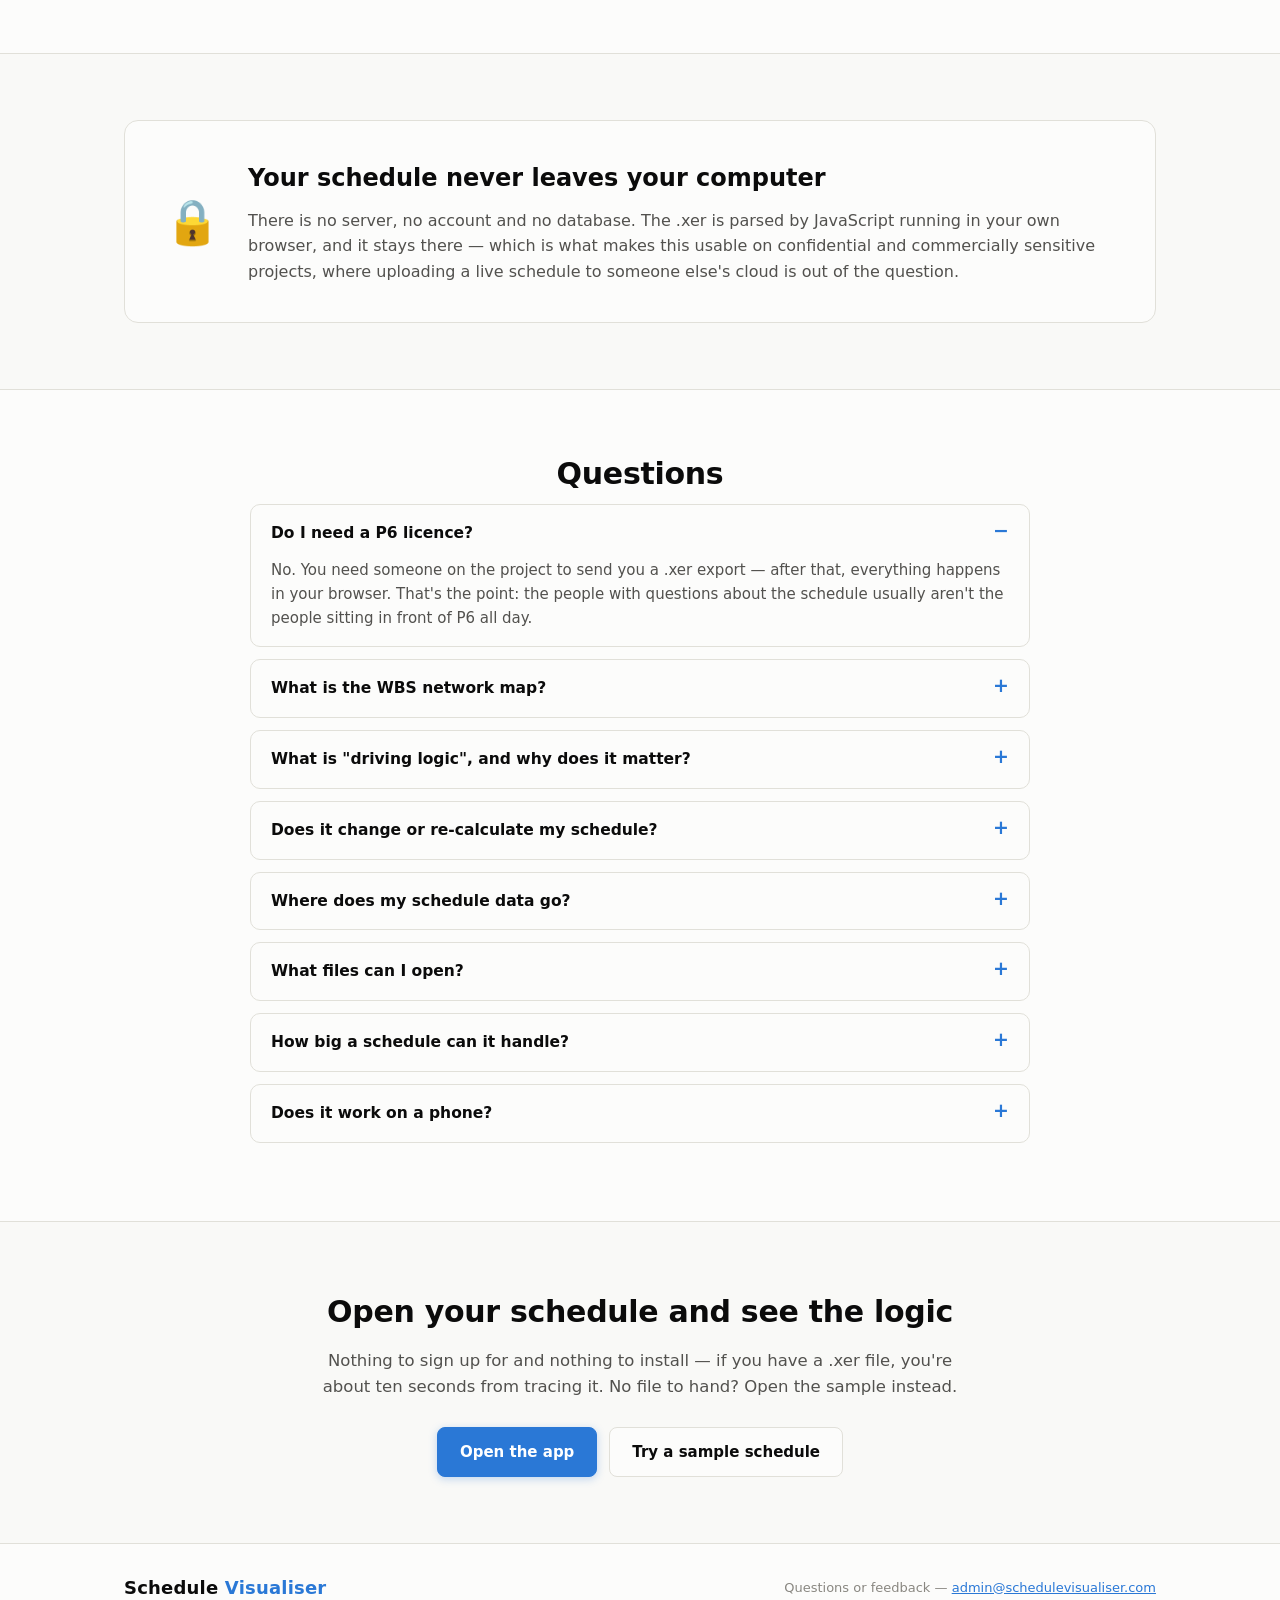
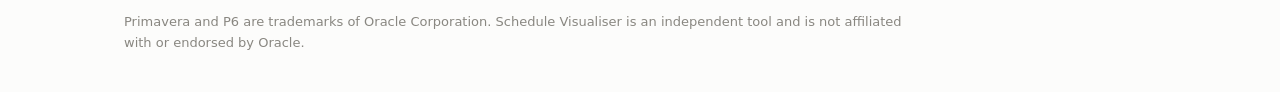
==== commit e6411f2c: "Add a contact email to the home page footer Replaces the redundant 'schedulevisualiser.com' line - y" ====
--- a/index.html
+++ b/index.html
@@ -23,7 +23,7 @@
   <meta name="twitter:image" content="https://schedulevisualiser.com/img/og-image.png">
   <meta name="twitter:image:alt" content="Schedule Visualiser — a small logic network diagram with the critical path outlined in red.">
   <!-- Inline so the favicon costs no extra request and works offline -->
-  <link rel="icon" href="data:image/svg+xml,%3Csvg xmlns='http://www.w3.org/2000/svg' viewBox='0 0 32 32'%3E%3Crect width='32' height='32' rx='7' fill='%232a78d6'/%3E%3Cg stroke='white' stroke-width='2' stroke-linecap='round'%3E%3Cpath d='M9 10h5M18 10h5M9 22h5M18 22h5'/%3E%3Cpath d='M14 10h2l2 12h2'/%3E%3C/g%3E%3C/svg%3E">
+  <link rel="icon" href="data:image/svg+xml,%3Csvg xmlns='http://www.w3.org/2000/svg' viewBox='0 0 32 32'%3E%3Crect width='32' height='32' rx='7' fill='%232a78d6'/%3E%3Ctext x='16' y='24' font-family='Segoe UI,system-ui,sans-serif' font-size='23' font-weight='700' fill='white' text-anchor='middle'%3ES%3C/text%3E%3C/svg%3E">
   <link rel="stylesheet" href="css/home.css?v=2">
 </head>
 <body>
@@ -408,7 +408,7 @@
 <footer class="site">
   <div class="wrap">
     <a class="brand" href="/">Schedule <span>Visualiser</span></a>
-    <p>schedulevisualiser.com</p>
+    <p>Questions or feedback — <a href="mailto:admin@schedulevisualiser.com">admin@schedulevisualiser.com</a></p>
   </div>
   <div class="wrap">
     <p class="legal">
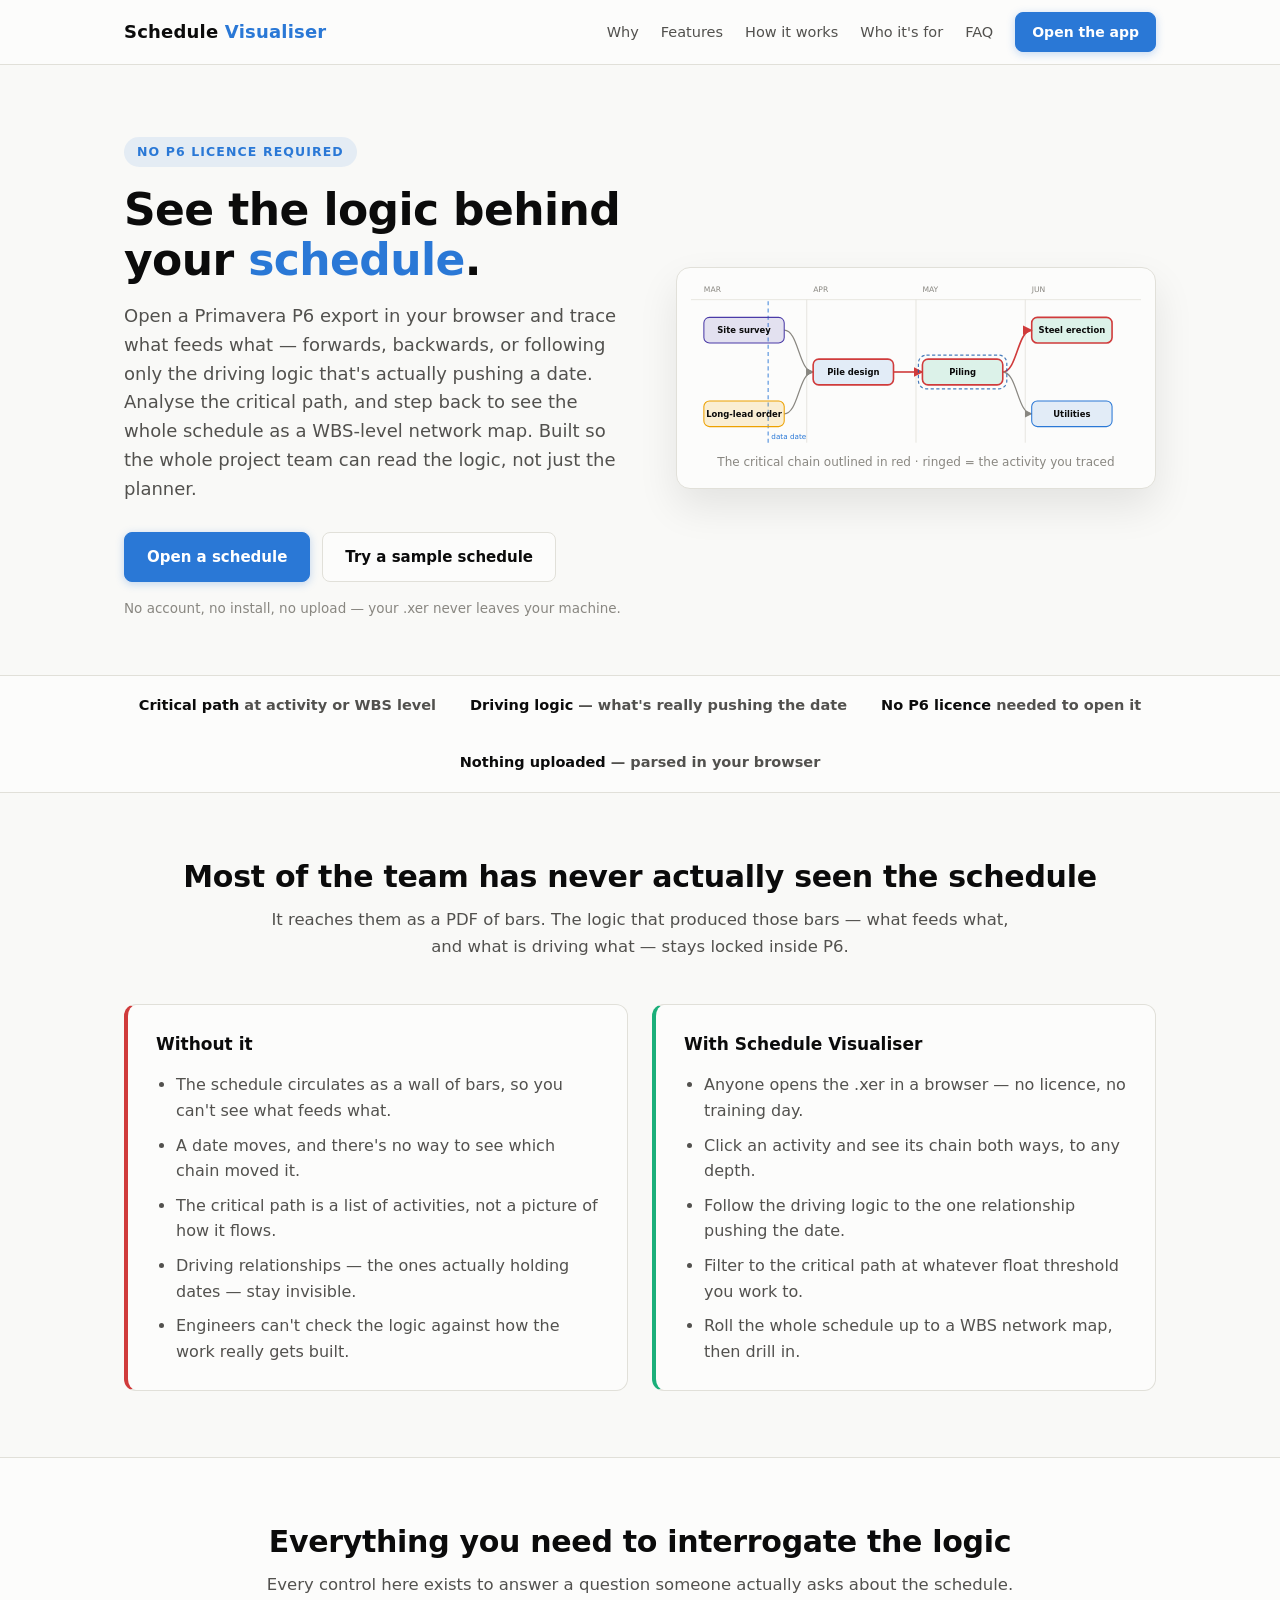
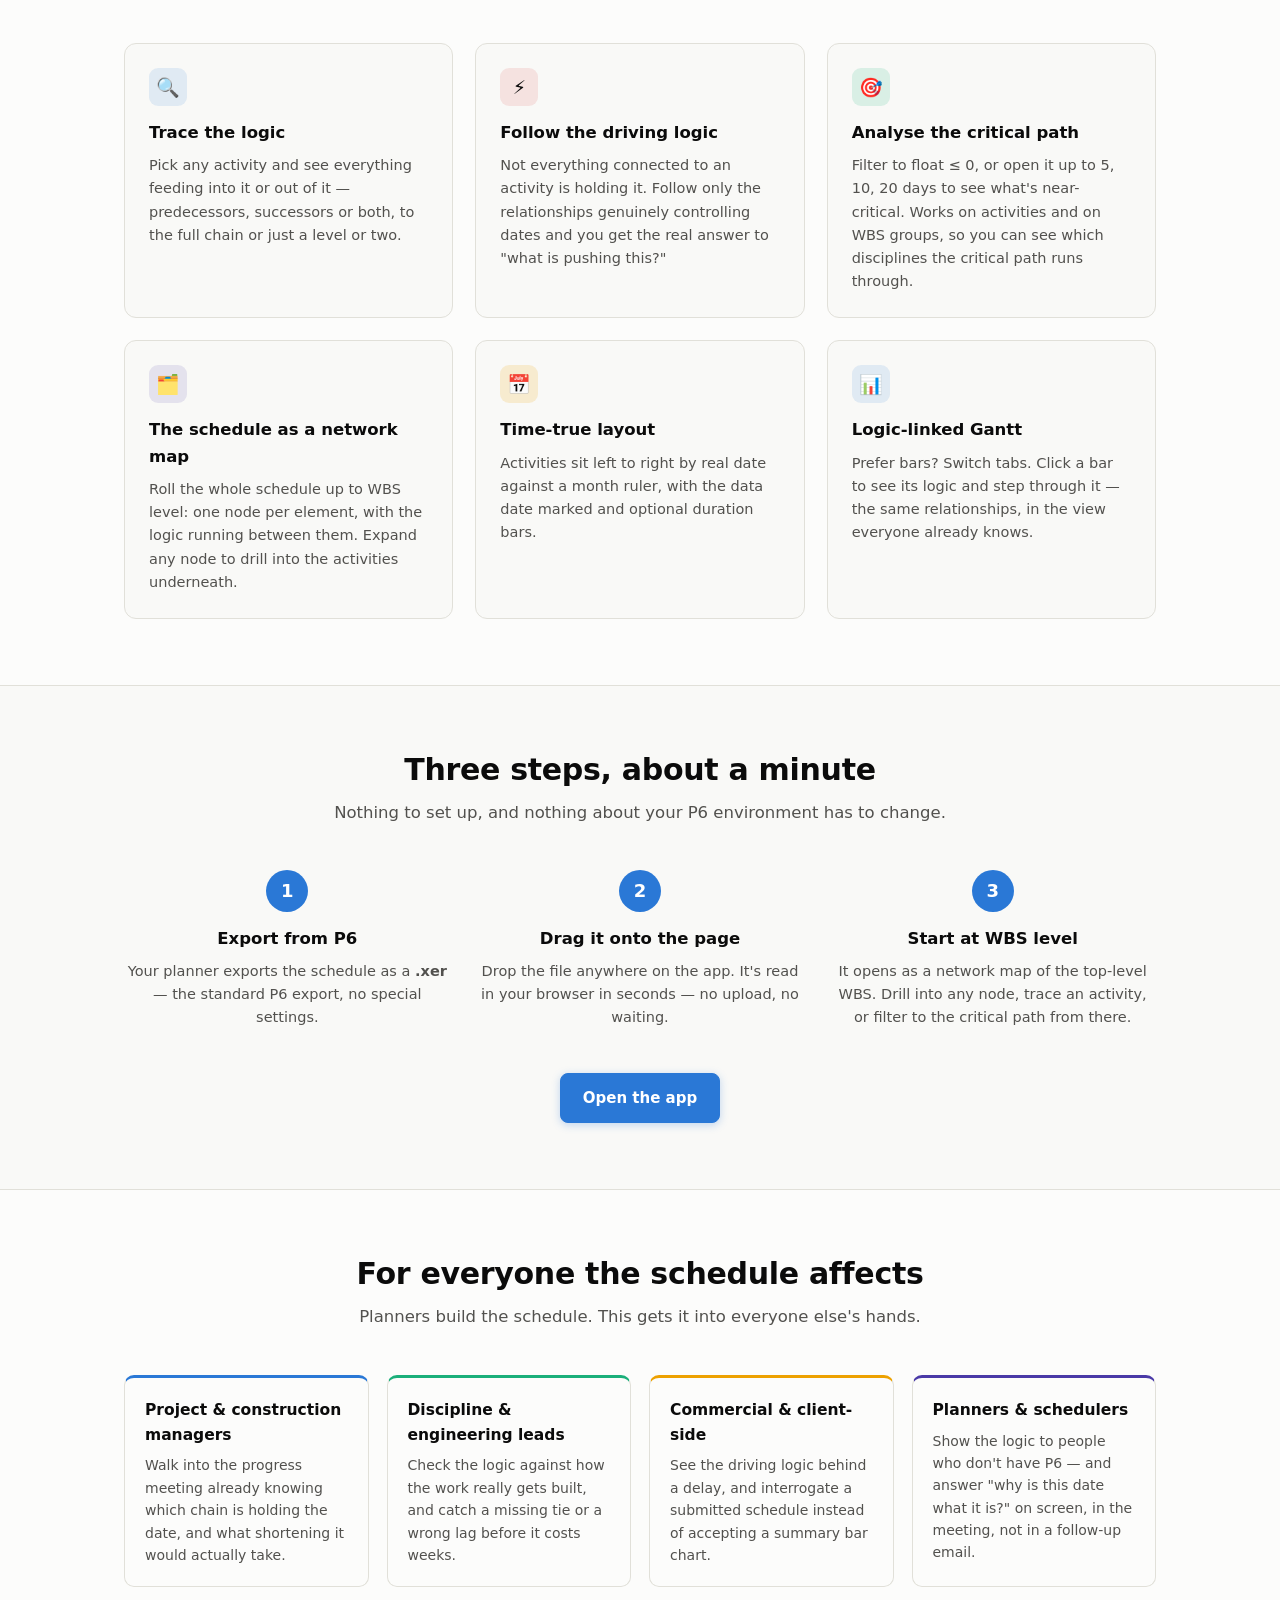
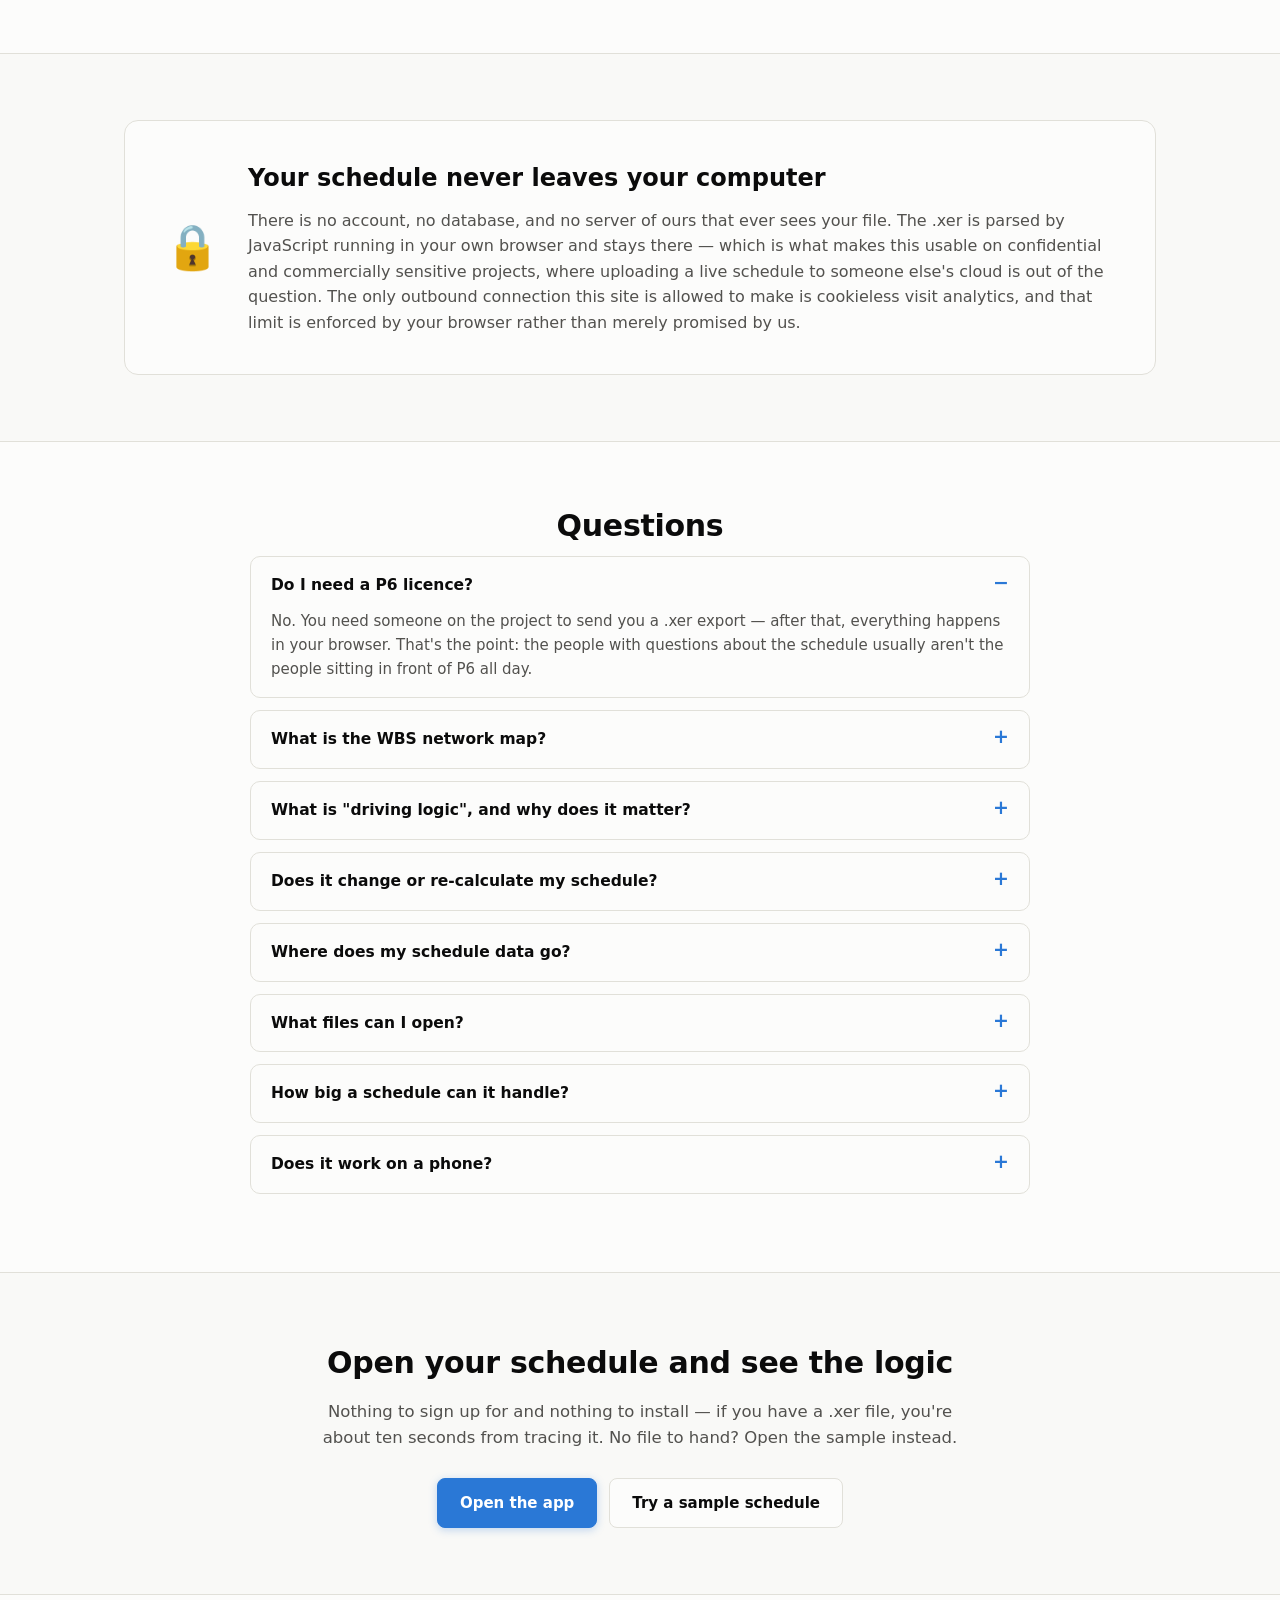
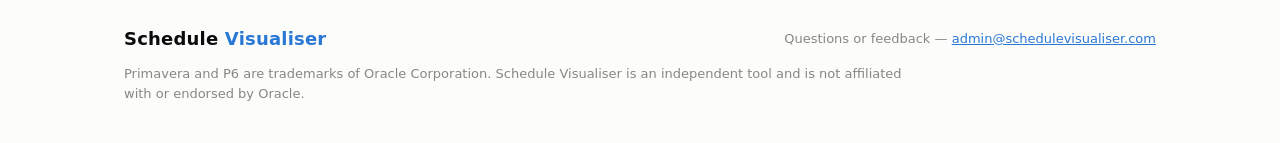
==== commit 6190c577: "Allow the Cloudflare analytics beacon through the CSP Web Analytics reported zero visits because it " ====
--- a/index.html
+++ b/index.html
@@ -318,10 +318,13 @@
       <div>
         <h2>Your schedule never leaves your computer</h2>
         <p>
-          There is no server, no account and no database. The .xer is parsed by
-          JavaScript running in your own browser, and it stays there — which is what
-          makes this usable on confidential and commercially sensitive projects, where
-          uploading a live schedule to someone else's cloud is out of the question.
+          There is no account, no database, and no server of ours that ever sees your
+          file. The .xer is parsed by JavaScript running in your own browser and stays
+          there — which is what makes this usable on confidential and commercially
+          sensitive projects, where uploading a live schedule to someone else's cloud
+          is out of the question. The only outbound connection this site is allowed to
+          make is cookieless visit analytics, and that limit is enforced by your
+          browser rather than merely promised by us.
         </p>
       </div>
     </div>
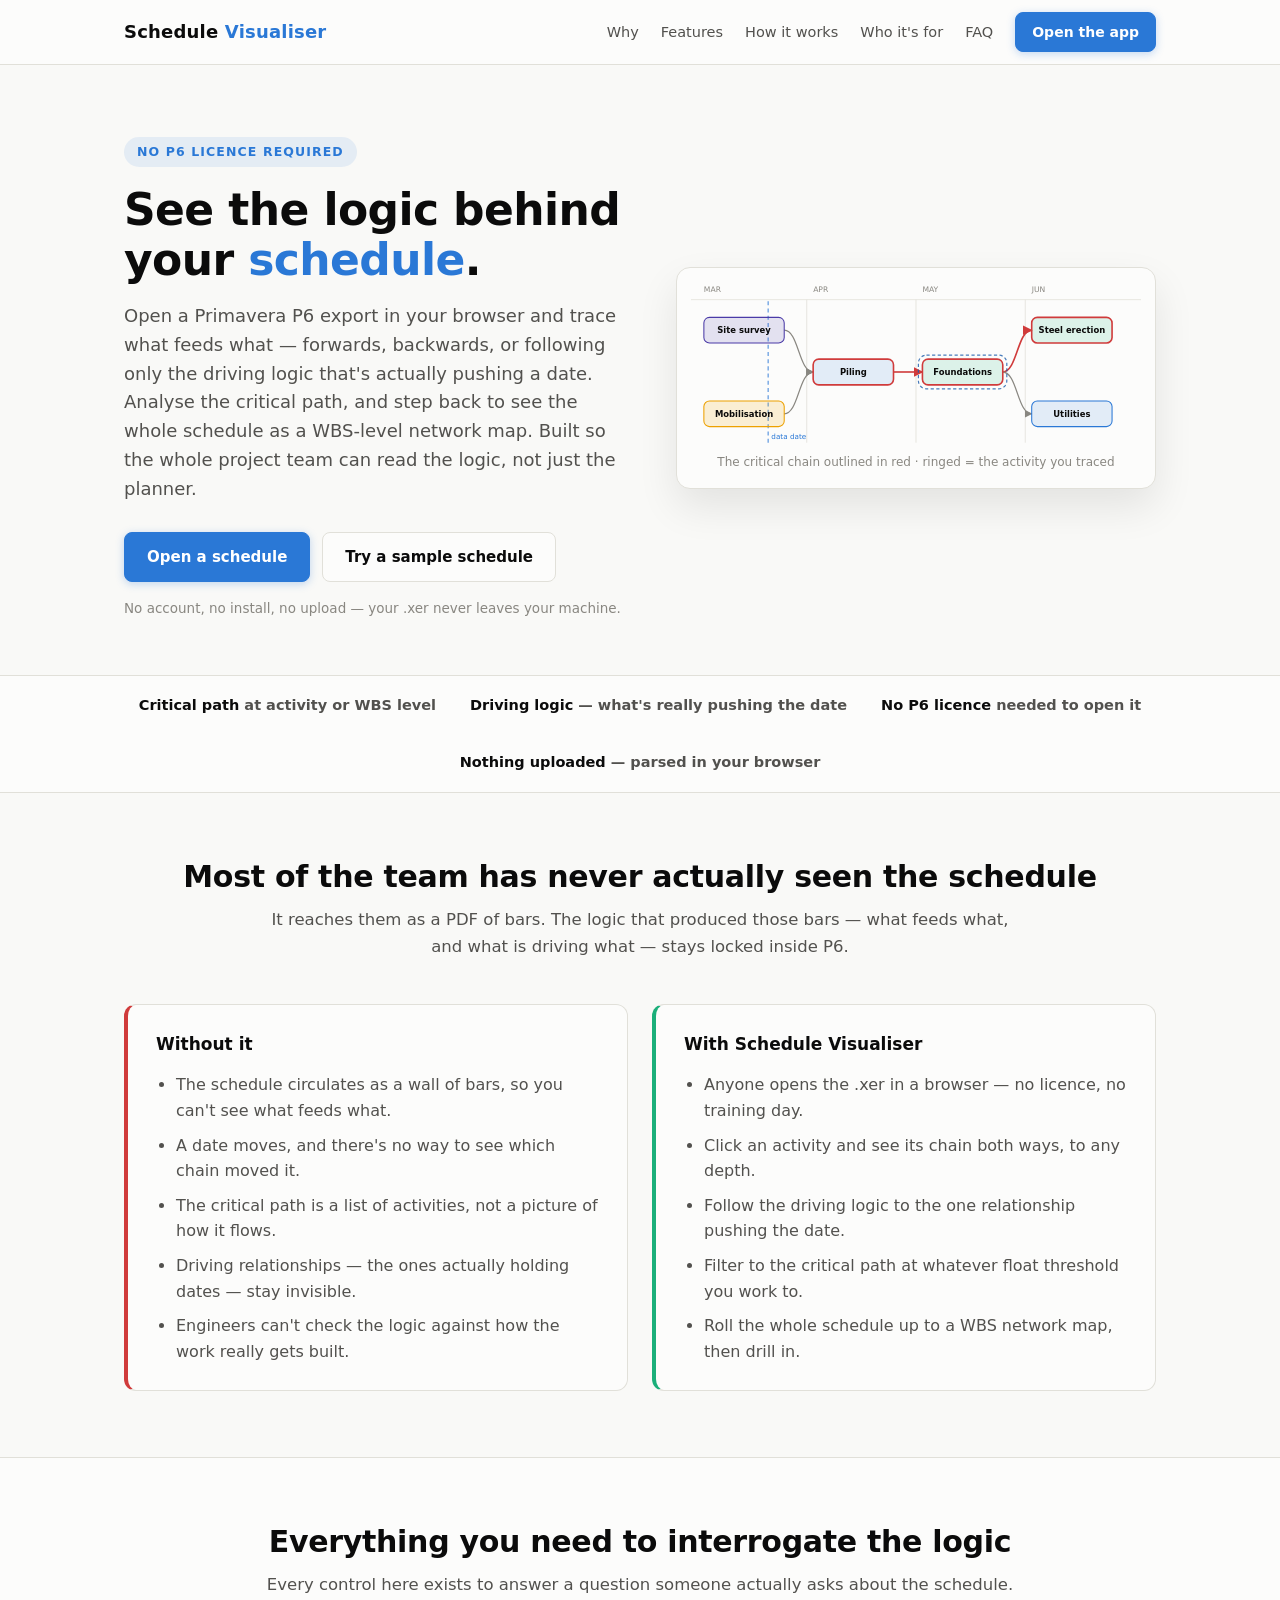
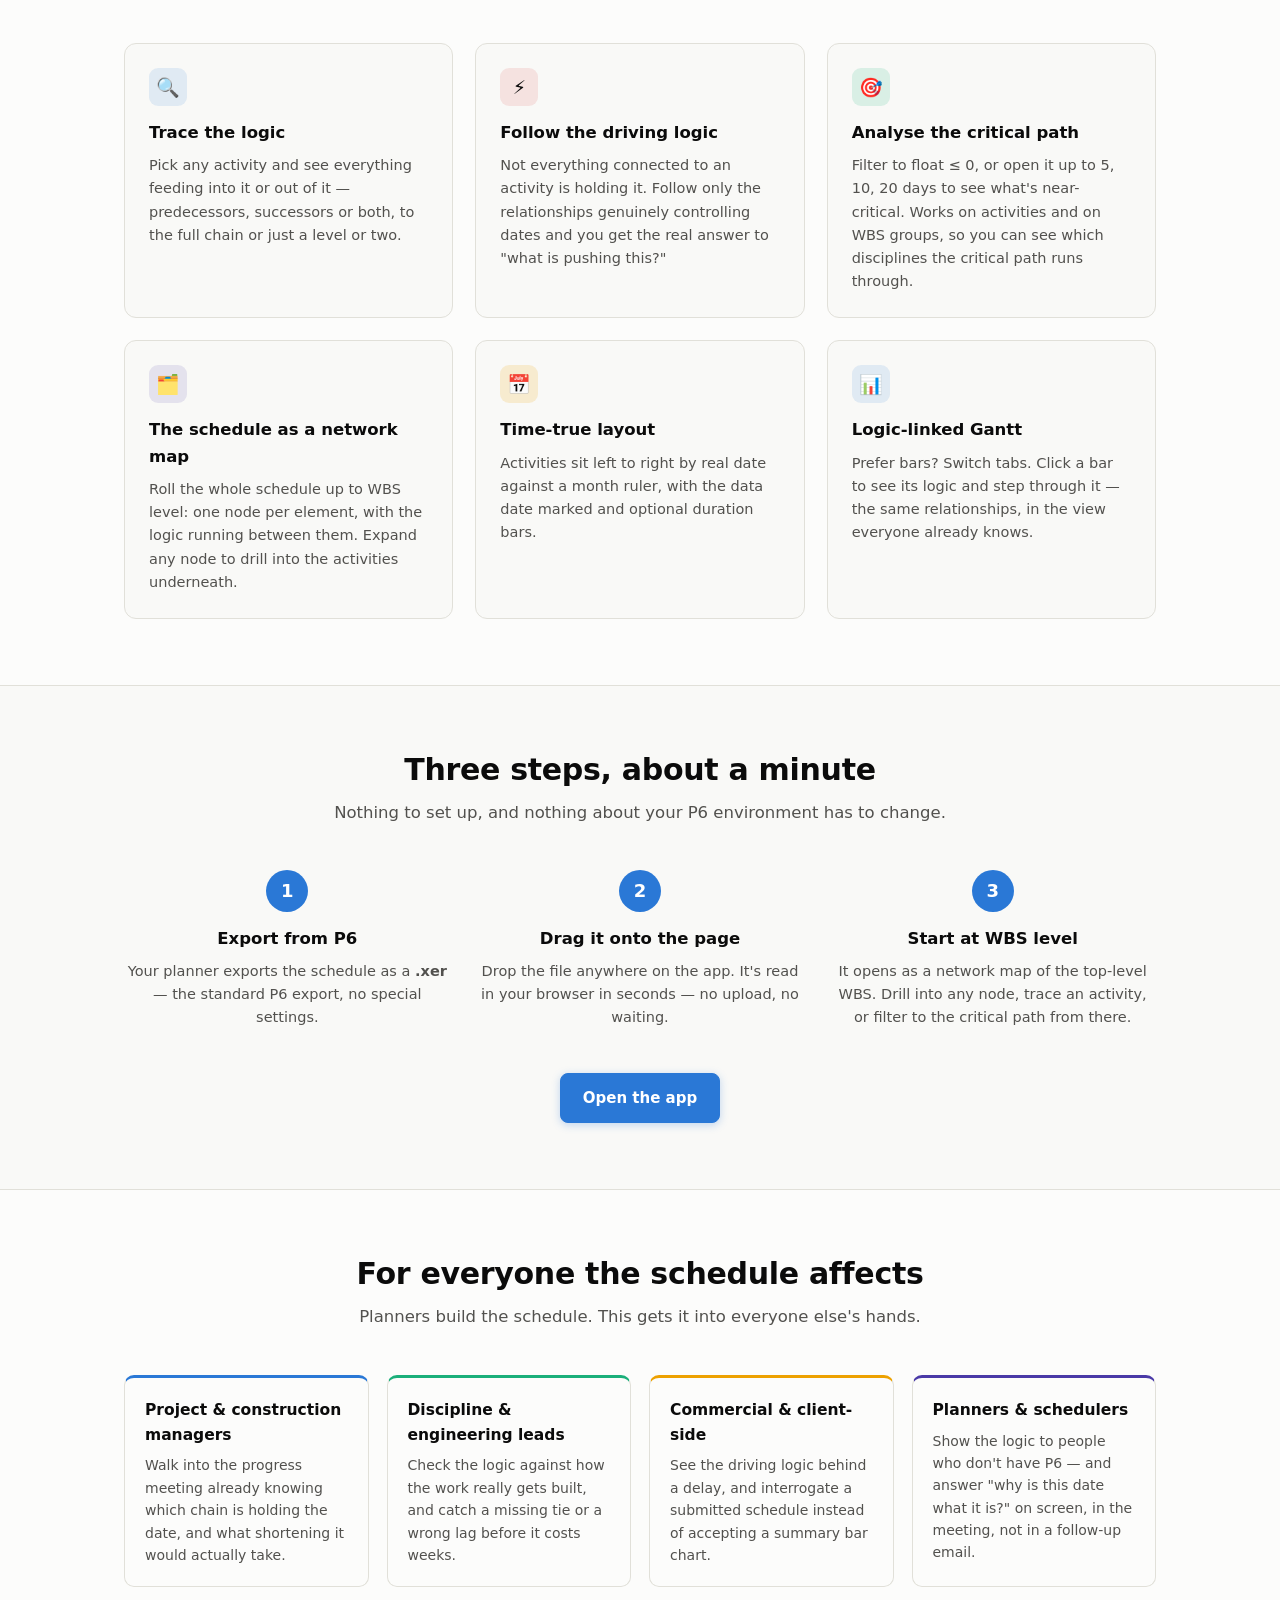
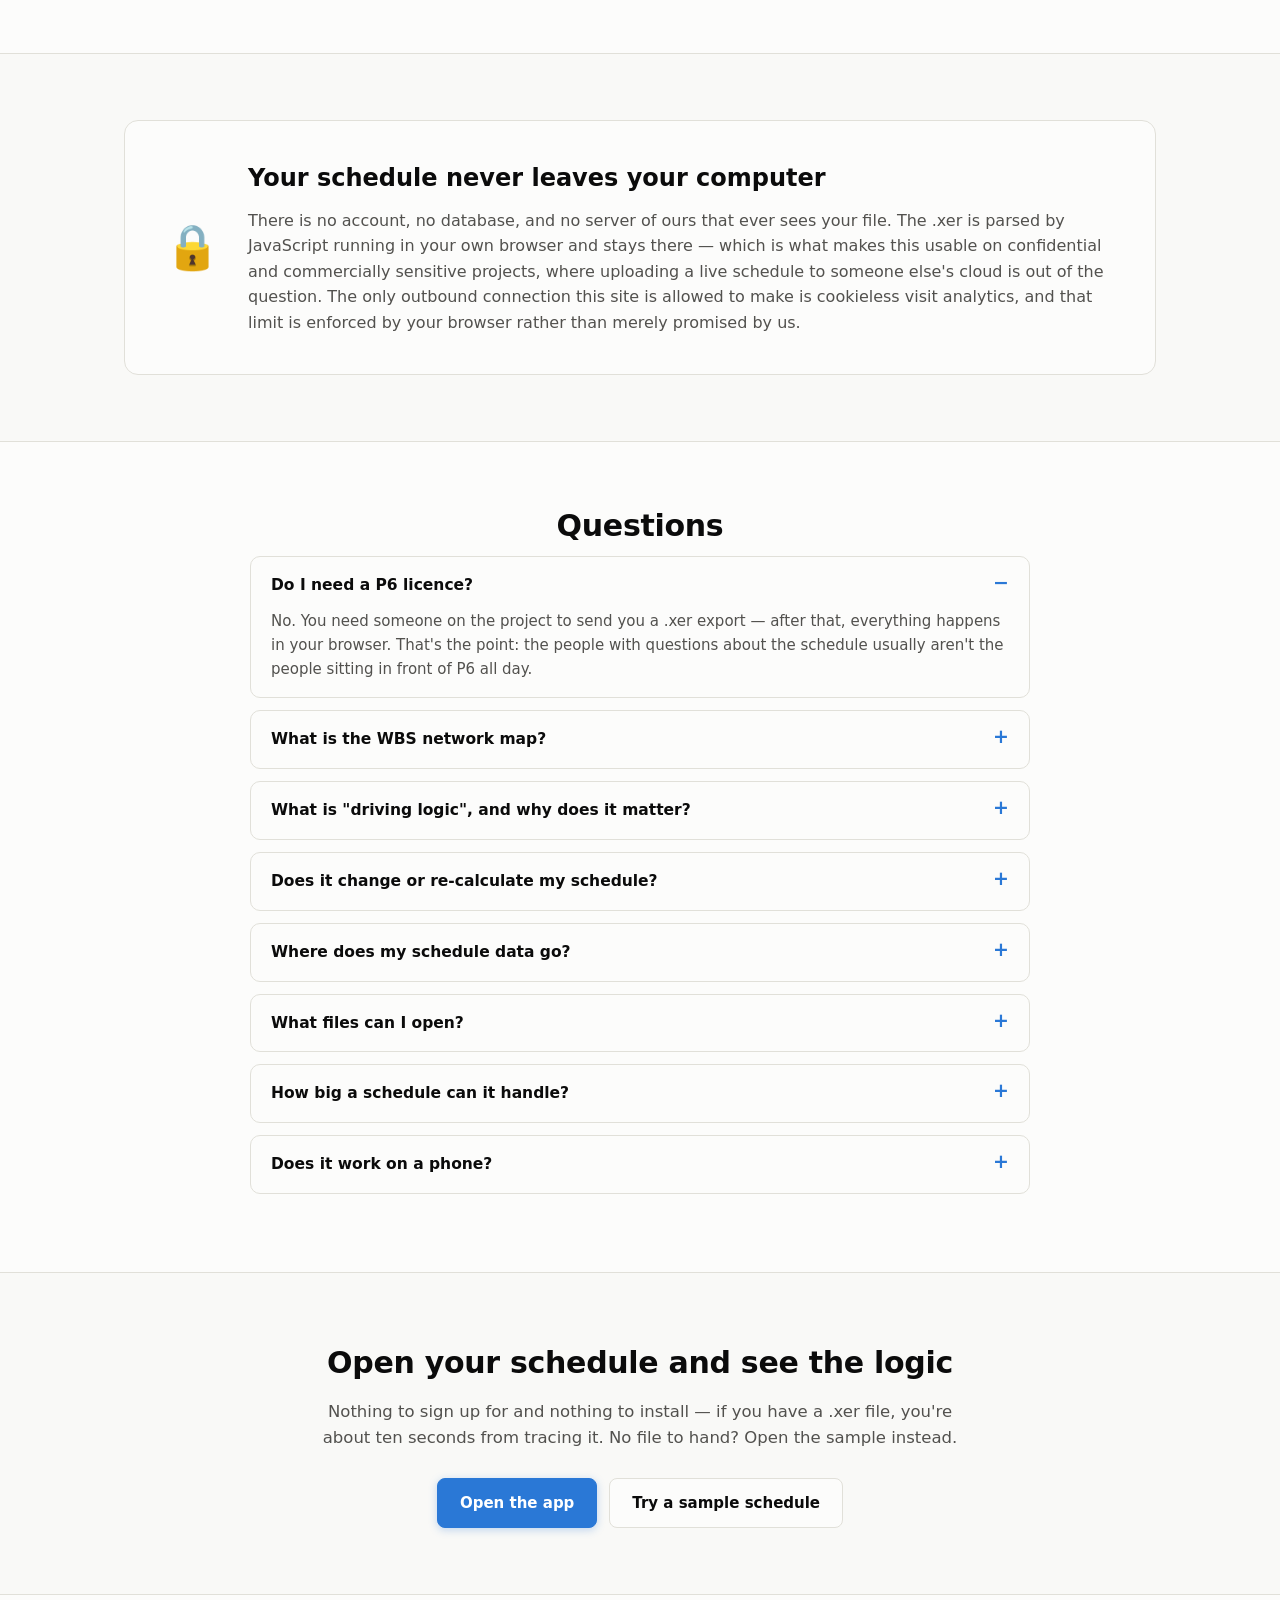
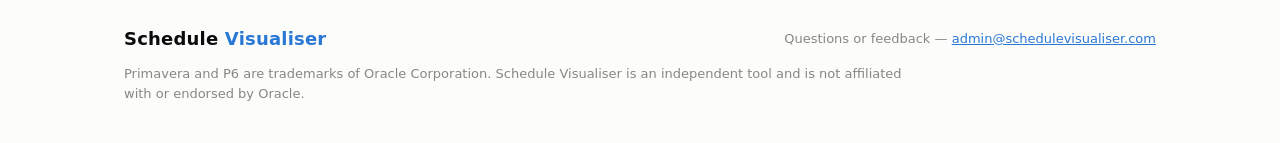
==== commit 4fd3129d: "Point CTAs straight at /app; make the hero diagram buildable Cloudflare trims .html, so every button" ====
--- a/index.html
+++ b/index.html
@@ -37,7 +37,7 @@
       <a class="navlink" href="#how">How it works</a>
       <a class="navlink" href="#who">Who it's for</a>
       <a class="navlink" href="#faq">FAQ</a>
-      <a class="btn primary small" href="app.html">Open the app</a>
+      <a class="btn primary small" href="app">Open the app</a>
     </nav>
   </div>
 </header>
@@ -56,8 +56,8 @@
         read the logic, not just the planner.
       </p>
       <div class="cta-row">
-        <a class="btn primary" href="app.html">Open a schedule</a>
-        <a class="btn" href="app.html?sample=1">Try a sample schedule</a>
+        <a class="btn primary" href="app">Open a schedule</a>
+        <a class="btn" href="app?sample=1">Try a sample schedule</a>
       </div>
       <p class="cta-note">No account, no install, no upload — your .xer never leaves your machine.</p>
     </div>
@@ -121,17 +121,17 @@
           <g>
             <rect x="16" y="148" width="100" height="32" rx="7" fill="var(--amber)"
                   fill-opacity="0.16" stroke="var(--amber)" stroke-width="1.3"/>
-            <text x="66" y="168" text-anchor="middle" fill="var(--text)">Long-lead order</text>
+            <text x="66" y="168" text-anchor="middle" fill="var(--text)">Mobilisation</text>
           </g>
           <g>
             <rect x="152" y="96" width="100" height="32" rx="7" fill="var(--accent)"
                   fill-opacity="0.12" stroke="var(--critical)" stroke-width="2"/>
-            <text x="202" y="116" text-anchor="middle" fill="var(--text)">Pile design</text>
+            <text x="202" y="116" text-anchor="middle" fill="var(--text)">Piling</text>
           </g>
           <g>
             <rect x="288" y="96" width="100" height="32" rx="7" fill="var(--aqua)"
                   fill-opacity="0.14" stroke="var(--critical)" stroke-width="2"/>
-            <text x="338" y="116" text-anchor="middle" fill="var(--text)">Piling</text>
+            <text x="338" y="116" text-anchor="middle" fill="var(--text)">Foundations</text>
           </g>
           <g>
             <rect x="424" y="44" width="100" height="32" rx="7" fill="var(--aqua)"
@@ -273,7 +273,7 @@
       </div>
     </div>
     <div class="cta-row" style="justify-content:center; margin-top:44px">
-      <a class="btn primary" href="app.html">Open the app</a>
+      <a class="btn primary" href="app">Open the app</a>
     </div>
   </div>
 </section>
@@ -402,8 +402,8 @@
       about ten seconds from tracing it. No file to hand? Open the sample instead.
     </p>
     <div class="cta-row" style="justify-content:center">
-      <a class="btn primary" href="app.html">Open the app</a>
-      <a class="btn" href="app.html?sample=1">Try a sample schedule</a>
+      <a class="btn primary" href="app">Open the app</a>
+      <a class="btn" href="app?sample=1">Try a sample schedule</a>
     </div>
   </div>
 </section>
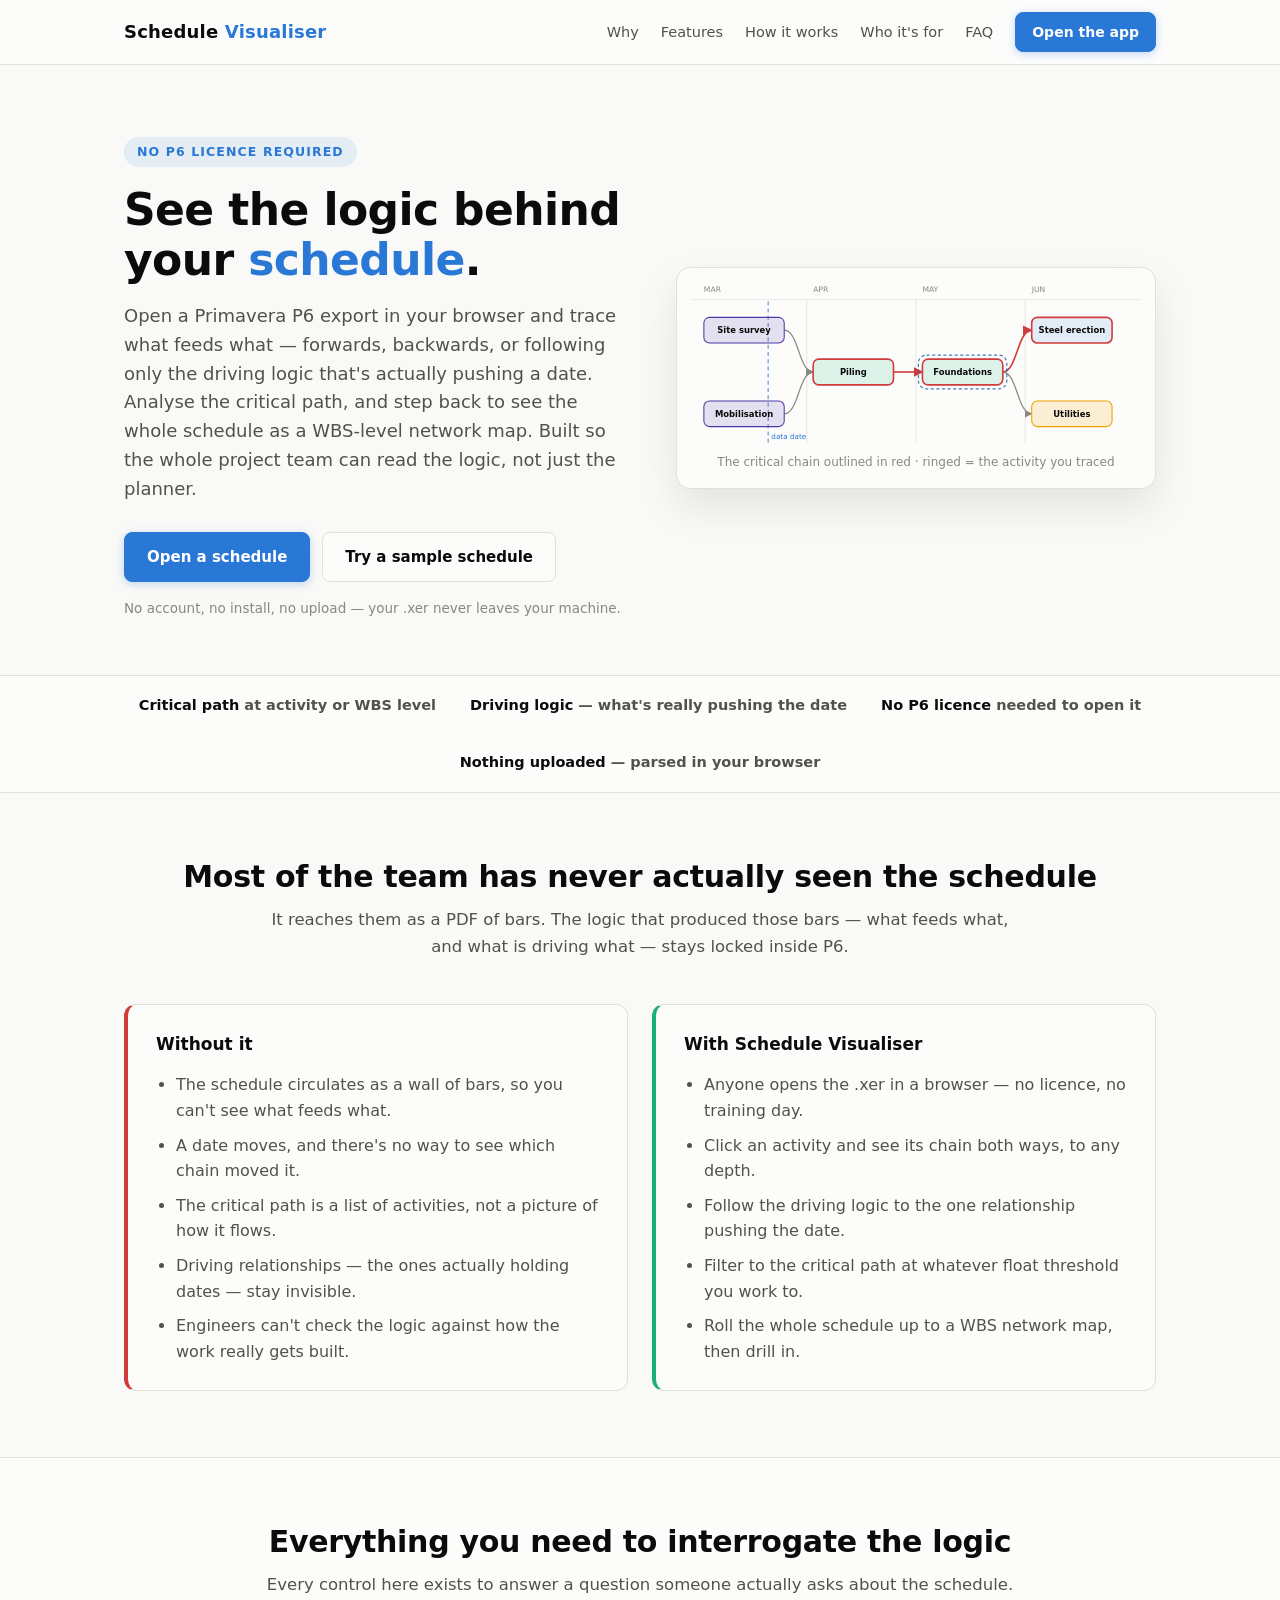
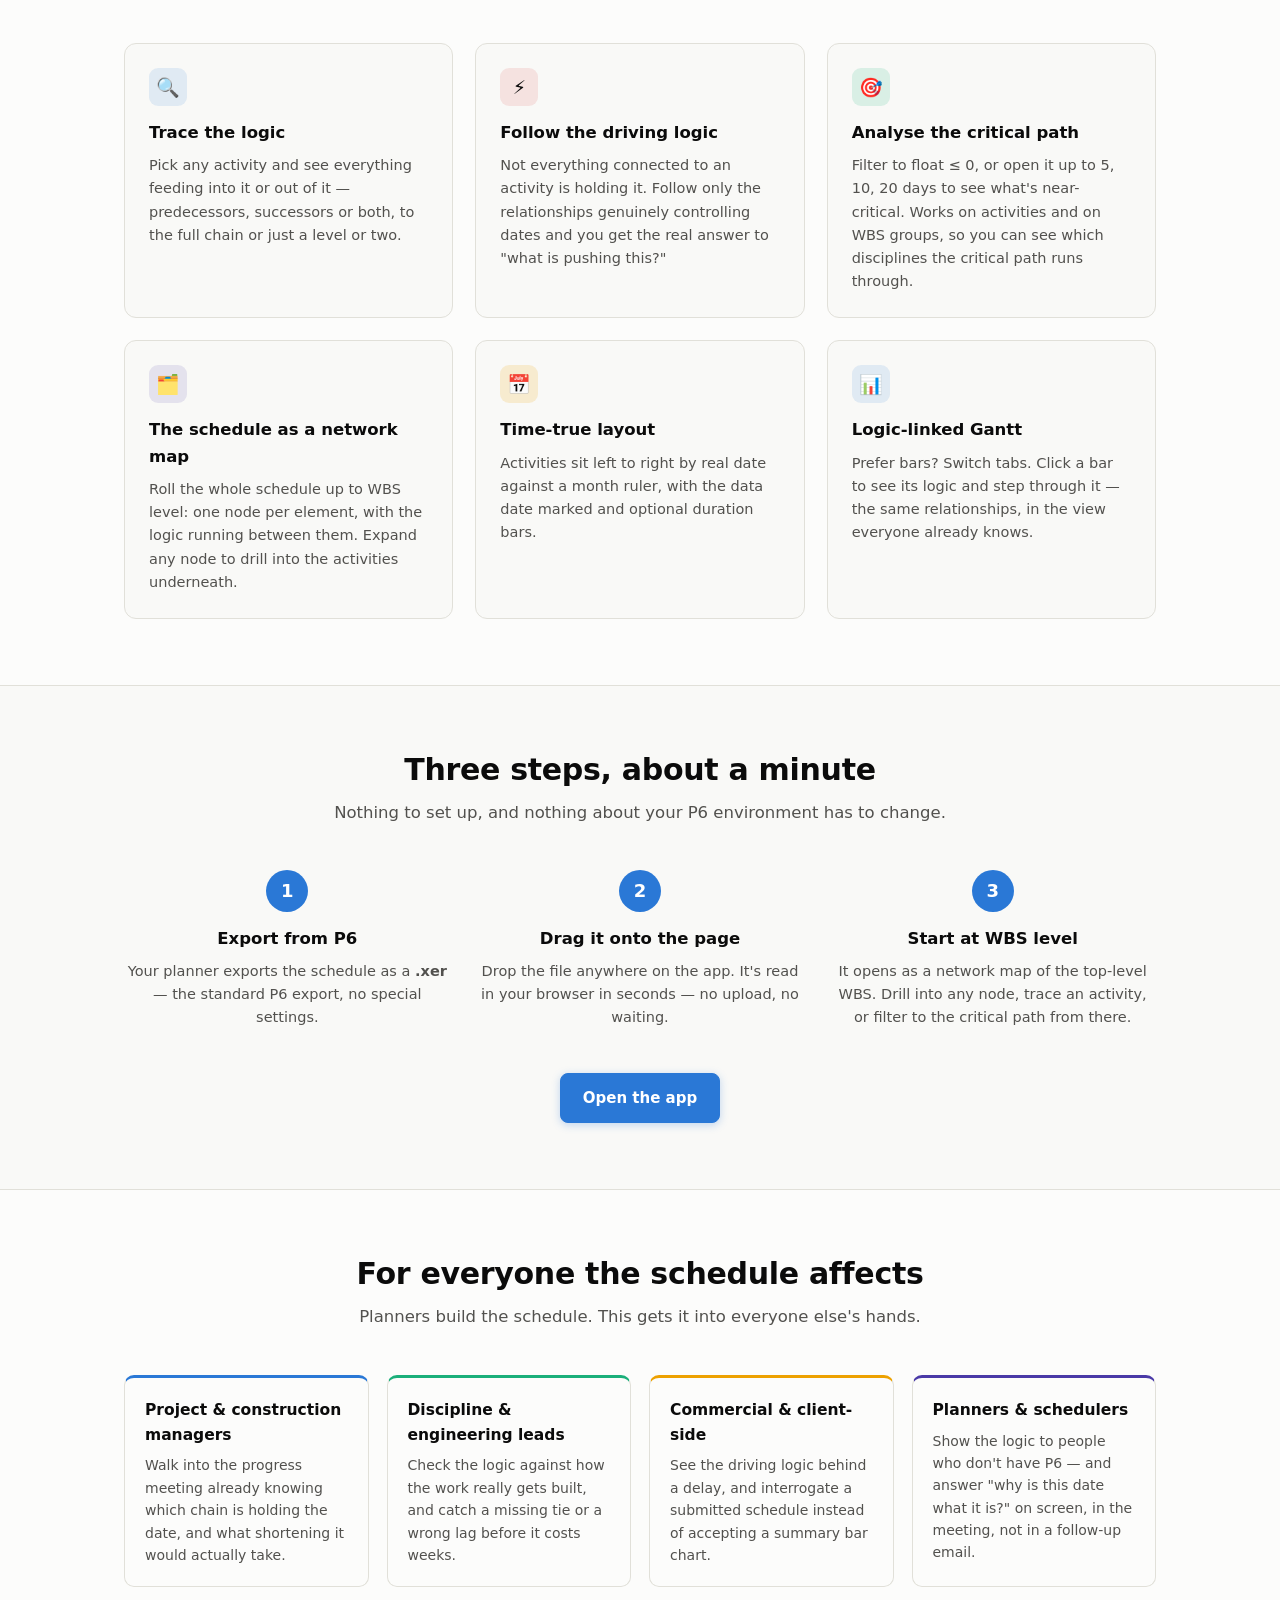
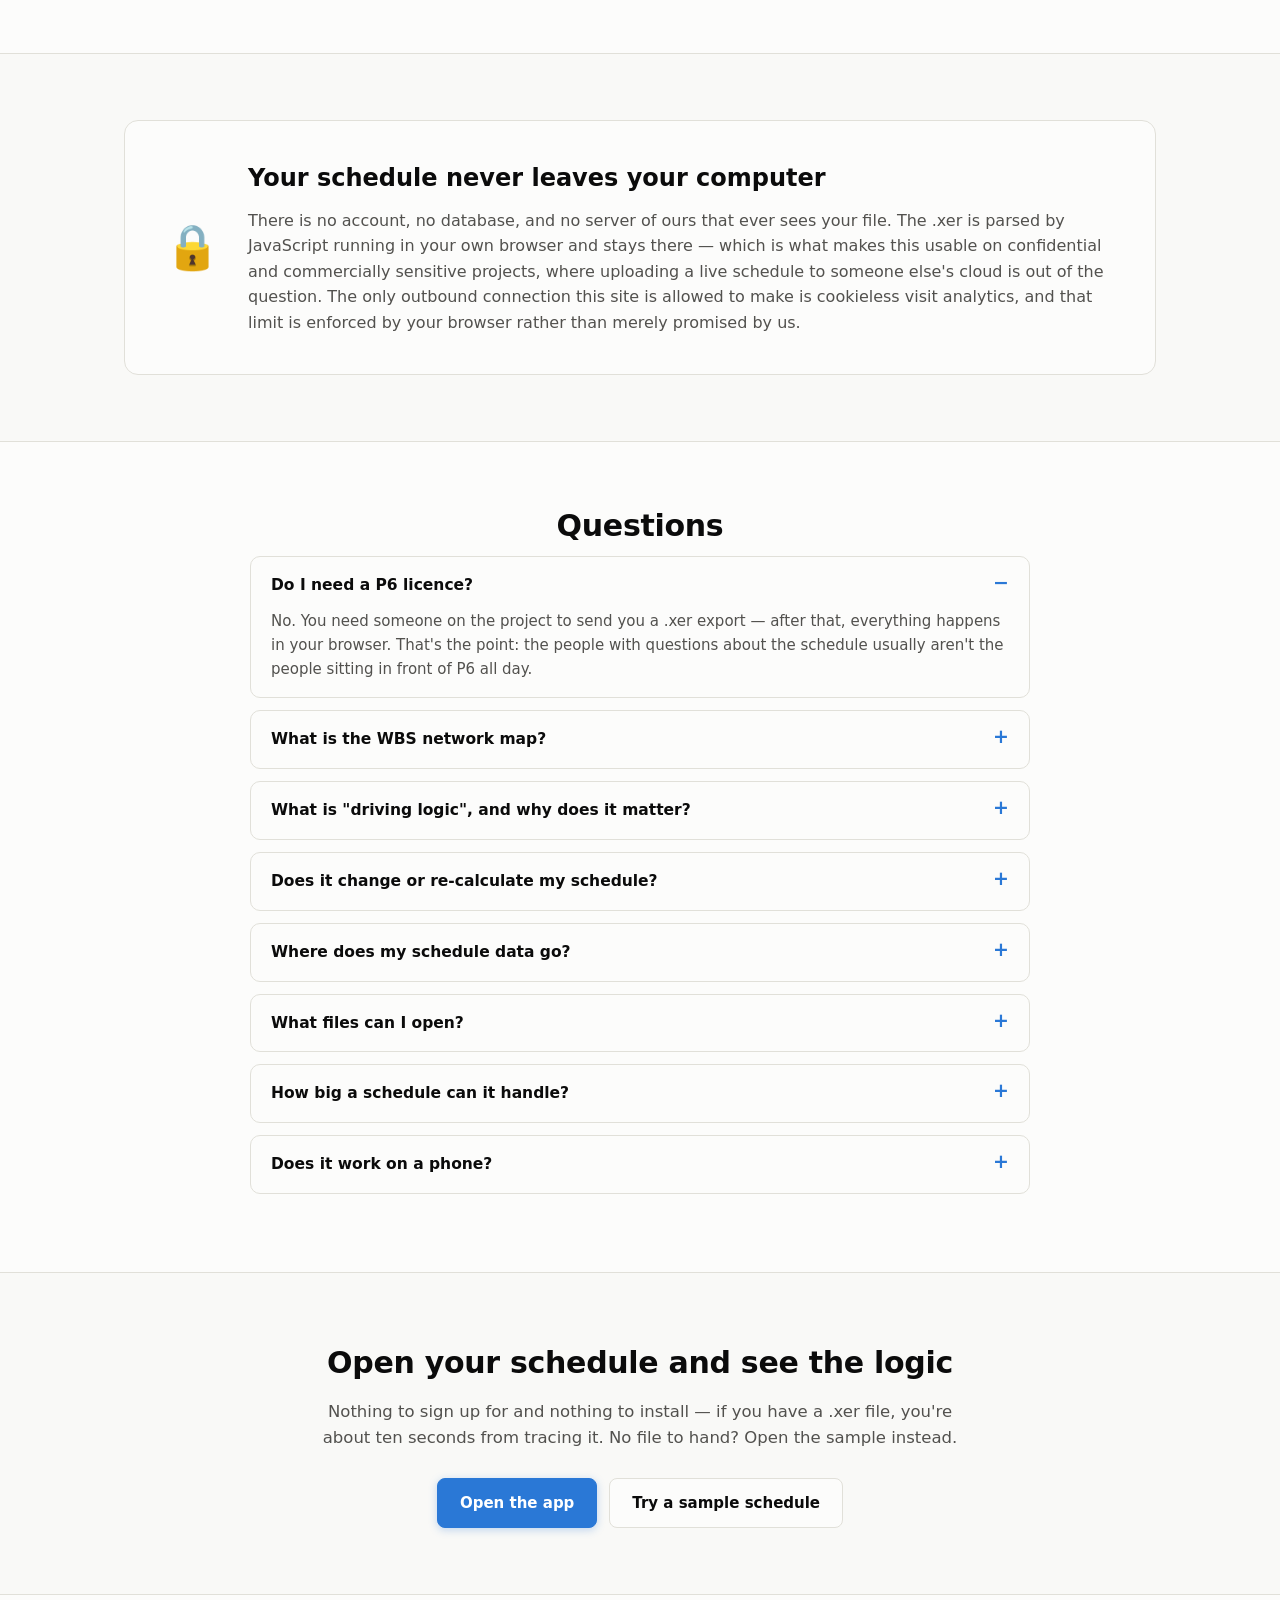
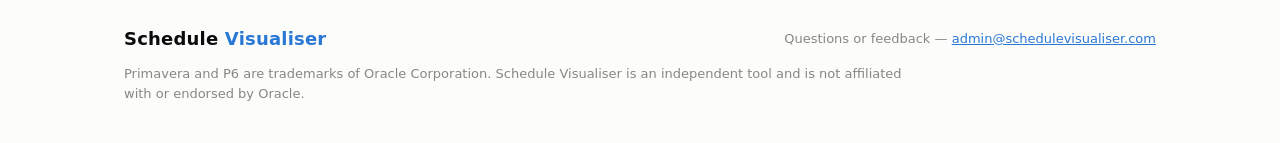
==== commit 072fd67b: "Align the social card with the hero diagram and colour by discipline The og:image still showed the o" ====
--- a/index.html
+++ b/index.html
@@ -119,13 +119,13 @@
             <text x="66" y="64" text-anchor="middle" fill="var(--text)">Site survey</text>
           </g>
           <g>
-            <rect x="16" y="148" width="100" height="32" rx="7" fill="var(--amber)"
-                  fill-opacity="0.16" stroke="var(--amber)" stroke-width="1.3"/>
+            <rect x="16" y="148" width="100" height="32" rx="7" fill="var(--violet)"
+                  fill-opacity="0.14" stroke="var(--violet)" stroke-width="1.3"/>
             <text x="66" y="168" text-anchor="middle" fill="var(--text)">Mobilisation</text>
           </g>
           <g>
-            <rect x="152" y="96" width="100" height="32" rx="7" fill="var(--accent)"
-                  fill-opacity="0.12" stroke="var(--critical)" stroke-width="2"/>
+            <rect x="152" y="96" width="100" height="32" rx="7" fill="var(--aqua)"
+                  fill-opacity="0.14" stroke="var(--critical)" stroke-width="2"/>
             <text x="202" y="116" text-anchor="middle" fill="var(--text)">Piling</text>
           </g>
           <g>
@@ -134,13 +134,13 @@
             <text x="338" y="116" text-anchor="middle" fill="var(--text)">Foundations</text>
           </g>
           <g>
-            <rect x="424" y="44" width="100" height="32" rx="7" fill="var(--aqua)"
-                  fill-opacity="0.14" stroke="var(--critical)" stroke-width="2"/>
+            <rect x="424" y="44" width="100" height="32" rx="7" fill="var(--accent)"
+                  fill-opacity="0.12" stroke="var(--critical)" stroke-width="2"/>
             <text x="474" y="64" text-anchor="middle" fill="var(--text)">Steel erection</text>
           </g>
           <g>
-            <rect x="424" y="148" width="100" height="32" rx="7" fill="var(--accent)"
-                  fill-opacity="0.12" stroke="var(--accent)" stroke-width="1.3"/>
+            <rect x="424" y="148" width="100" height="32" rx="7" fill="var(--amber)"
+                  fill-opacity="0.16" stroke="var(--amber)" stroke-width="1.3"/>
             <text x="474" y="168" text-anchor="middle" fill="var(--text)">Utilities</text>
           </g>
         </g>
